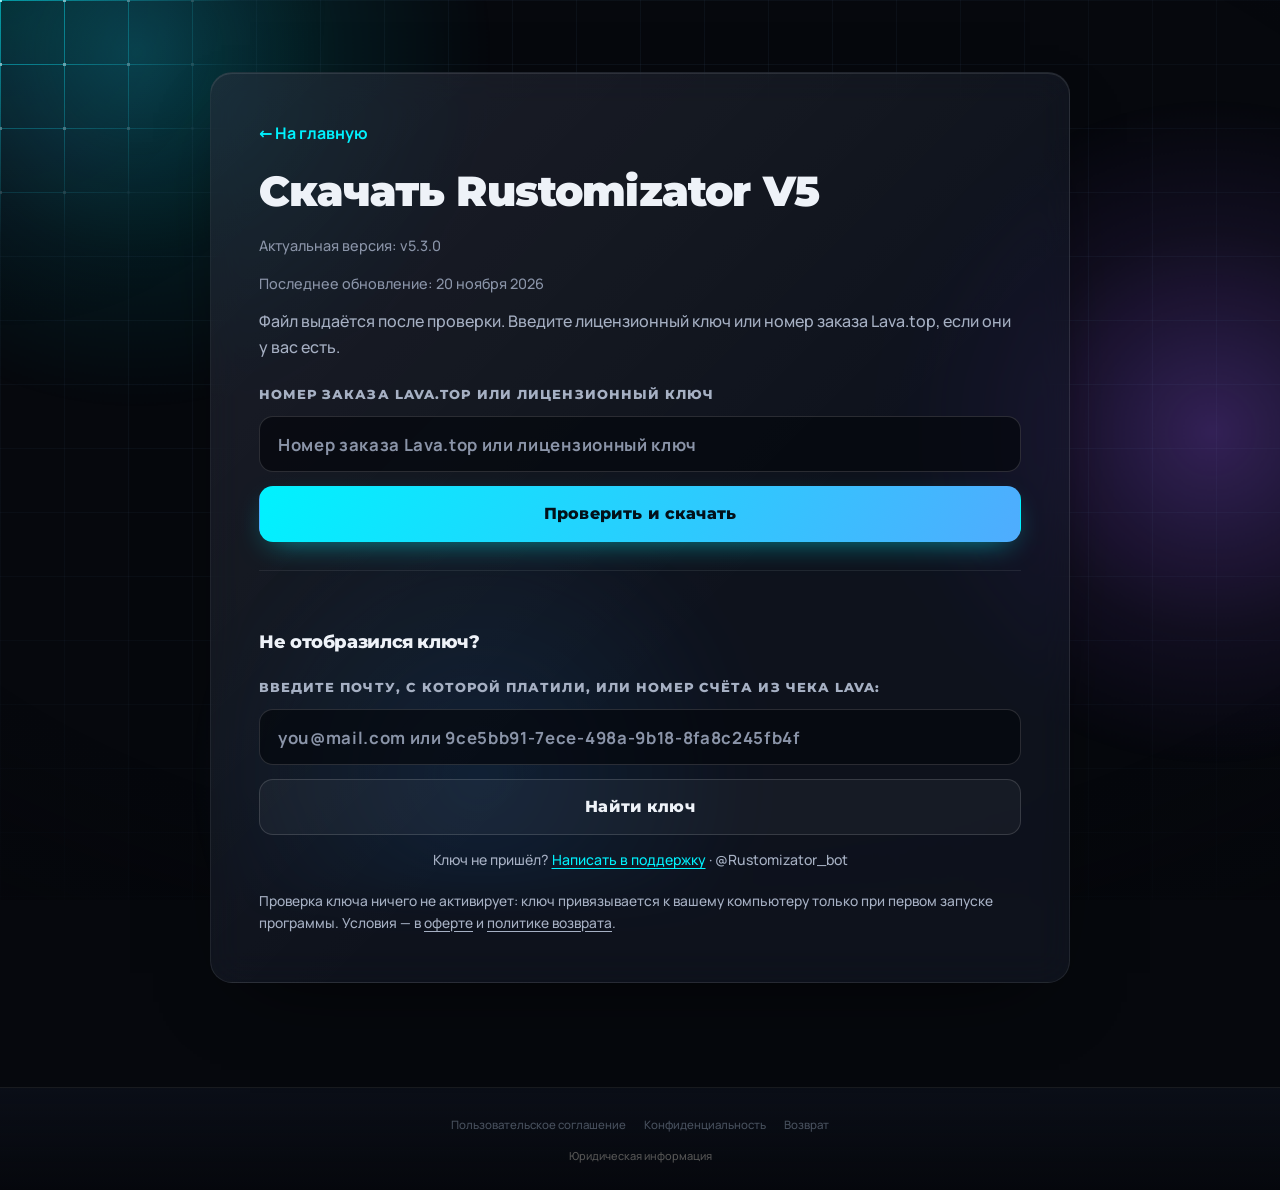
==== download.html @ 87969158 "site 88271b2" ====
<!doctype html>
<html lang="ru">
<head>
  <meta charset="utf-8">
  <script>if(location.hostname==="rustomizator.onrender.com")location.replace("https://rustomizator.com"+location.pathname+location.search+location.hash);</script>
  <meta name="viewport" content="width=device-width, initial-scale=1">
  <title>Скачать Rustomizator V5</title>
  <meta name="robots" content="noindex, nofollow, noarchive, nosnippet">
  <meta name="referrer" content="no-referrer">
  <meta name="theme-color" content="#06080D">
  <link rel="icon" href="assets/favicon.ico">
  <script>document.documentElement.classList.add('js');</script>
  <link rel="stylesheet" href="styles.css">
</head>
<body>
  <div class="bg" aria-hidden="true"><span class="neb neb-cyan"></span><span class="neb neb-violet"></span><span class="neb neb-blue"></span><div class="bg-grid"></div><canvas class="bg-fx"></canvas><span class="bg-vignette"></span></div>
  <main class="legal">
    <article class="legal-card glass">
      <a class="back" href="index.html">← На главную</a>
      <h1>Скачать Rustomizator V5</h1>
      <p class="meta">Актуальная версия: <span data-version>v5.3.0</span></p>
      <p class="meta" data-updated hidden></p>

      <!-- После оплаты Lava возвращает сюда (?session=…): страница ждёт подтверждения и показывает ключ без почты и номера заказа. -->
      <section class="dl-buy" id="dl-buy" aria-live="polite" hidden>
        <div class="dl-wait" id="dl-wait">
          <span class="dl-spin" aria-hidden="true"></span>
          <p class="dl-wait-title" id="dl-wait-title">Ждём подтверждение оплаты…</p>
          <p class="dl-hint" id="dl-wait-hint">Обычно это занимает несколько секунд. Не закрывайте страницу.</p>
        </div>
        <div class="dl-reveal" id="dl-reveal" hidden>
          <p class="dl-ok-head">
            <svg width="22" height="22" viewBox="0 0 24 24" fill="none" stroke="currentColor" stroke-width="3" stroke-linecap="round" stroke-linejoin="round" aria-hidden="true"><path d="M5 12.5l4.5 4.5L19 7.5"/></svg>
            Оплата прошла — ваш лицензионный ключ
          </p>
          <div class="dl-key-big" id="dl-big-key" aria-label="Лицензионный ключ"></div>
          <button class="btn btn-primary btn-lg btn-block" id="dl-big-copy" type="button">Скопировать ключ</button>
          <ol class="dl-steps">
            <li><b>Скачайте</b> программу кнопкой ниже.</li>
            <li><b>Запустите</b> Rustomizator от имени администратора.</li>
            <li><b>Вставьте ключ</b> при первом запуске: он привяжется к этому ПК, и с этого момента пойдёт срок.</li>
          </ol>
          <a class="btn btn-ghost btn-lg btn-block" id="dl-big-link" rel="noopener noreferrer" download>Скачать Rustomizator V5 (.exe)</a>
          <a class="btn btn-primary btn-lg btn-block" id="dl-big-tg" href="https://t.me/Rustomizator_bot" target="_blank" rel="noopener noreferrer" hidden>Получить ключ и файл в Telegram</a>
          <p class="dl-hint" id="dl-big-tg-hint" hidden>Бот пришлёт ключ, актуальную версию программы и пошаговую инструкцию — удобно, если страницу закроете.</p>
          <p class="dl-hint">Сохраните ключ. Страница запомнила ваш заказ: ключ можно открыть снова по этой же ссылке.</p>
          <p class="dl-hint">Вопросы по ключу — <a data-support-link href="https://t.me/Rustomizator_bot?start=support" target="_blank" rel="noopener">в поддержку</a>.</p>
        </div>
      </section>

      <div class="dl-manual" id="dl-manual">
      <p>Файл выдаётся после проверки. Введите лицензионный ключ или номер заказа Lava.top, если они у вас есть.</p>

      <form class="dl-form" id="dl-form" novalidate>
        <label class="dl-label" for="dl-key">Номер заказа Lava.top или лицензионный ключ</label>
        <input class="dl-input" id="dl-key" name="key" type="text" inputmode="text" autocomplete="off" autocapitalize="characters" spellcheck="false" maxlength="128" placeholder="Номер заказа Lava.top или лицензионный ключ" aria-describedby="dl-status">
        <button class="btn btn-primary btn-lg btn-block" id="dl-submit" type="submit">Проверить и скачать</button>
      </form>

      <p class="dl-status" id="dl-status" role="status" aria-live="polite" hidden></p>

      <div class="dl-ok" id="dl-ok" hidden>
        <p class="dl-ok-head">
          <svg width="22" height="22" viewBox="0 0 24 24" fill="none" stroke="currentColor" stroke-width="3" stroke-linecap="round" stroke-linejoin="round" aria-hidden="true"><path d="M5 12.5l4.5 4.5L19 7.5"/></svg>
          Ключ подтверждён
        </p>
        <div class="dl-key-box" id="dl-key-box" hidden>
          <p class="dl-key-label">Ваш лицензионный ключ:</p>
          <div class="dl-key-row">
            <code class="dl-key-value" id="dl-key-value"></code>
            <button class="btn btn-ghost" id="dl-key-copy" type="button">Скопировать ключ</button>
          </div>
          <p class="dl-hint">Сохраните ключ: он понадобится при первом запуске программы.</p>
        </div>
        <a class="btn btn-primary btn-lg btn-block" id="dl-link" rel="noopener noreferrer" download>Скачать Rustomizator V5 (.exe)</a>
        <p class="dl-hint">Скачивание начнётся само. Если этого не произошло, нажмите кнопку выше.</p>
      </div>

      </div>

      <section class="dl-recover" id="dl-recover" aria-labelledby="dl-recover-title">
        <h2 class="dl-recover-title" id="dl-recover-title">Не отобразился ключ?</h2>
        <form class="dl-form" id="dl-recover-form" novalidate>
          <label class="dl-label" for="dl-recover-input">Введите почту, с которой платили, или номер счёта из чека Lava:</label>
          <input class="dl-input" id="dl-recover-input" type="text" inputmode="email" autocomplete="email" spellcheck="false" maxlength="254" placeholder="you@mail.com или 9ce5bb91-7ece-498a-9b18-8fa8c245fb4f">
          <button class="btn btn-ghost btn-lg btn-block" id="dl-recover-submit" type="submit">Найти ключ</button>
        </form>
        <p class="dl-status" id="dl-recover-status" role="status" aria-live="polite" hidden></p>
        <p class="dl-help">Ключ не пришёл? <a data-support-link href="https://t.me/Rustomizator_bot?start=support" target="_blank" rel="noopener">Написать в поддержку</a> · <span class="mono">@Rustomizator_bot</span></p>
      </section>

      <p class="fine">Проверка ключа ничего не активирует: ключ привязывается к вашему компьютеру только при первом запуске программы. Условия — в <a href="legal/terms.html">оферте</a> и <a href="legal/refund.html">политике возврата</a>.</p>
    </article>
  </main>
  <footer class="footer footer-min">
    <nav class="wrap footer-legal" aria-label="Документы">
      <a href="legal/terms.html">Пользовательское соглашение</a>
      <a href="legal/privacy.html">Конфиденциальность</a>
      <a href="legal/refund.html">Возврат</a>
    </nav>
    <div class="wrap legal-info-row"><button type="button" class="legal-info-btn" data-legal-info>Юридическая информация</button></div>
  </footer>
  <script src="app.js" defer></script>
  <script src="legal-info.js" defer></script>
  <script src="download.js" defer></script>
</body>
</html>
---- styles.css ----
/* Rustomizator v4 — лендинг. Cyber dark + Liquid Glass.
   Токены — в :root. Постоянные анимации двигают transform/opacity (слои на GPU); интро — ещё и filter: blur. */

/* ---------- шрифты (локальные woff2) ---------- */
@font-face {
  font-family: "Montserrat";
  src: url("assets/fonts/montserrat-lat.woff2") format("woff2");
  font-weight: 800 900; font-display: swap;
  unicode-range: U+0000-00FF, U+0131, U+0152-0153, U+02BB-02BC, U+02C6, U+02DA, U+02DC, U+2000-206F, U+2074, U+20AC, U+2122, U+2191, U+2193, U+2212, U+2215, U+FEFF, U+FFFD;
}
@font-face {
  font-family: "Montserrat";
  src: url("assets/fonts/montserrat-cyr.woff2") format("woff2");
  font-weight: 800 900; font-display: swap;
  unicode-range: U+0301, U+0400-045F, U+0490-0491, U+04B0-04B1, U+2116;
}
@font-face {
  font-family: "Manrope";
  src: url("assets/fonts/manrope-lat.woff2") format("woff2");
  font-weight: 500 700; font-display: swap;
  unicode-range: U+0000-00FF, U+0131, U+0152-0153, U+02BB-02BC, U+02C6, U+02DA, U+02DC, U+2000-206F, U+2074, U+20AC, U+2122, U+2191, U+2193, U+2212, U+2215, U+FEFF, U+FFFD;
}
@font-face {
  font-family: "Manrope";
  src: url("assets/fonts/manrope-cyr.woff2") format("woff2");
  font-weight: 500 700; font-display: swap;
  unicode-range: U+0301, U+0400-045F, U+0490-0491, U+04B0-04B1, U+2116;
}

/* ---------- токены ---------- */
:root {
  --bg: #06080d;
  --graphite: #0e131f;
  --graphite-2: #141b2b;
  --cyan: #00f2fe;
  --uv: #4facfe;
  --violet: #9b5cff;
  --green: #00ff87;
  --red: #ff5c7a;
  --amber: #ffb547;

  --text: #eef2f8;
  --muted: #a6b0c3;
  --faint: #8a94a8;
  --ink-on-accent: #03111a;

  --line: rgba(255, 255, 255, 0.08);
  --line-2: rgba(255, 255, 255, 0.14);
  --glass-bg: linear-gradient(135deg, rgba(255, 255, 255, 0.07), rgba(255, 255, 255, 0.015) 60%), rgba(14, 19, 31, 0.58);
  --glass-hi: inset 0 1px 0 rgba(255, 255, 255, 0.1);
  --shadow: 0 30px 80px -40px rgba(0, 0, 0, 0.85);
  --glow-hover: 0 0 0 1px rgba(0, 242, 254, 0.18), 0 26px 70px -30px rgba(0, 242, 254, 0.55), 0 0 70px -24px rgba(155, 92, 255, 0.4);
  --accent-grad: linear-gradient(120deg, var(--cyan) 0%, var(--uv) 100%);

  --radius: 22px;
  --wrap: 1240px;
  --gutter: clamp(16px, 4vw, 32px);
  --cell: 64px;

  /* Физика: длинные мягкие выходы. */
  --ease-out: cubic-bezier(0.16, 1, 0.3, 1);
  --ease-spring: cubic-bezier(0.34, 1.56, 0.64, 1);
  --t-hover: transform 0.7s var(--ease-out), box-shadow 0.7s var(--ease-out), border-color 0.7s var(--ease-out);
  color-scheme: dark;
}

/* ---------- база ---------- */
*, *::before, *::after { box-sizing: border-box; }
html { scroll-behavior: smooth; -webkit-text-size-adjust: 100%; scroll-padding-top: 96px; }
body {
  margin: 0; min-height: 100vh; overflow-x: hidden;
  background: var(--bg); color: var(--text);
  font: 500 16px/1.6 "Manrope", "Segoe UI", system-ui, sans-serif;
  -webkit-font-smoothing: antialiased;
}
img, svg { display: block; max-width: 100%; }
img { height: auto; }
a { color: var(--cyan); text-underline-offset: 3px; }
h1, h2, h3, h4 { font-family: "Montserrat", "Segoe UI", sans-serif; font-weight: 900; line-height: 1.08; margin: 0 0 0.5em; letter-spacing: -0.02em; }
h3 { font-weight: 800; font-size: 1.22rem; letter-spacing: -0.01em; }
p { margin: 0 0 1em; }
:focus-visible { outline: 2px solid var(--cyan); outline-offset: 3px; border-radius: 8px; }
.skip { position: absolute; left: 12px; top: -60px; z-index: 100; padding: 10px 16px; border-radius: 10px; background: var(--graphite); color: var(--text); }
.skip:focus { top: 12px; }

.wrap { width: min(100% - var(--gutter) * 2, var(--wrap)); margin-inline: auto; }
.wrap-narrow { width: min(100% - var(--gutter) * 2, 880px); }
.fine { font-size: 0.86rem; color: var(--faint); margin: 18px 0 0; }
.fine a { color: var(--muted); }

/* ---------- фон: туманности, кибер-сетка, canvas с подсветкой и импульсами ---------- */
.bg { position: fixed; inset: 0; z-index: -1; overflow: hidden; pointer-events: none; }
.js .bg { opacity: 0; }
.is-ready .bg { opacity: 1; transition: opacity 1.4s var(--ease-out); }

.neb { position: absolute; display: block; border-radius: 50%; will-change: transform; }
.neb::before { content: ""; position: absolute; inset: 0; border-radius: 50%; animation: drift 26s ease-in-out infinite alternate; }
.neb-cyan { width: 60vmax; height: 60vmax; left: -22vmax; top: -26vmax; }
.neb-cyan::before { background: radial-gradient(circle, rgba(0, 242, 254, 0.24), rgba(0, 242, 254, 0.07) 38%, transparent 66%); }
.neb-violet { width: 56vmax; height: 56vmax; right: -24vmax; top: 2vh; }
.neb-violet::before { background: radial-gradient(circle, rgba(155, 92, 255, 0.3), rgba(155, 92, 255, 0.08) 40%, transparent 66%); animation-duration: 32s; animation-delay: -8s; }
.neb-blue { width: 50vmax; height: 50vmax; left: 16vw; top: 56vh; }
.neb-blue::before { background: radial-gradient(circle, rgba(79, 172, 254, 0.2), transparent 64%); animation-duration: 38s; animation-delay: -14s; }
.neb-violet-2 { width: 40vmax; height: 40vmax; left: -14vmax; bottom: -20vmax; }
.neb-violet-2::before { background: radial-gradient(circle, rgba(155, 92, 255, 0.2), transparent 64%); animation-duration: 30s; animation-delay: -20s; }
.js .neb { scale: 0.6; }
.is-ready .neb { scale: 1; transition: scale 2.4s var(--ease-out); }
@keyframes drift {
  0% { transform: translate3d(0, 0, 0) scale(1); }
  50% { transform: translate3d(5vmax, 3vmax, 0) scale(1.12); }
  100% { transform: translate3d(-3vmax, 6vmax, 0) scale(0.94); }
}

.bg-grid {
  position: absolute; left: 0; right: 0; top: calc(var(--cell) * -1); height: calc(100% + var(--cell) * 2);
  background-image:
    linear-gradient(rgba(140, 200, 255, 0.055) 1px, transparent 1px),
    linear-gradient(90deg, rgba(140, 200, 255, 0.055) 1px, transparent 1px);
  background-size: var(--cell) var(--cell);
  -webkit-mask-image: radial-gradient(ellipse 110% 85% at 50% 35%, #000 25%, rgba(0, 0, 0, 0.35) 70%, transparent 100%);
  mask-image: radial-gradient(ellipse 110% 85% at 50% 35%, #000 25%, rgba(0, 0, 0, 0.35) 70%, transparent 100%);
  will-change: transform;
}
.bg-fx { position: absolute; inset: 0; width: 100%; height: 100%; }
.bg-vignette { position: absolute; inset: 0; background: radial-gradient(ellipse 120% 100% at 50% 40%, transparent 55%, rgba(3, 4, 8, 0.7) 100%); }

/* ---------- стекло ---------- */
.glass, .glass-strong {
  position: relative;
  background: var(--glass-bg);
  border: 1px solid var(--line);
  border-radius: var(--radius);
  box-shadow: var(--glass-hi), var(--shadow);
  -webkit-backdrop-filter: blur(18px) saturate(160%);
  backdrop-filter: blur(18px) saturate(160%);
}
.glass-strong {
  -webkit-backdrop-filter: blur(24px) saturate(180%);
  backdrop-filter: blur(24px) saturate(180%);
  border-color: var(--line-2);
}

/* Слабая видеокарта (класс ставит app.js по пропущенным кадрам): без размытия под карточками, фон плотнее. */
.fx-lite .glass:not(.topbar-inner), .fx-lite .glass-strong:not(.star) {
  -webkit-backdrop-filter: none; backdrop-filter: none;
  background: linear-gradient(135deg, rgba(255, 255, 255, 0.06), rgba(255, 255, 255, 0.012) 60%), rgba(12, 16, 27, 0.9);
}
/* Касание (телефон, планшет) или ?fx=noblur: размытие под стеклом пересчитывается на GPU каждый кадр — отключаем, карточки остаются тёмными стеклом. */
.fx-noblur .glass, .fx-noblur .glass-strong, .fx-noblur .topbar-inner {
  -webkit-backdrop-filter: none; backdrop-filter: none;
  background: linear-gradient(135deg, rgba(255, 255, 255, 0.06), rgba(255, 255, 255, 0.012) 60%), rgba(12, 16, 27, 0.92);
}
.fx-noblur .star { background: transparent; }
.fx-noblur .topbar-inner { background: rgba(12, 16, 27, 0.97); }
/* ?fx=nocanvas (и касание): полноэкранный canvas с подсветкой сетки не рисуется, остаются CSS-сетка и туманности. */
.fx-nocanvas .bg-fx { display: none; }
/* ?fx=noanim: декоративные бесконечные анимации выключены (для диагностики). */
.fx-noanim *, .fx-noanim *::before, .fx-noanim *::after { animation: none !important; }

/* ---------- телефоны и планшеты: касание или экран до 1024 px ----------
   Только облегчение GPU: размытие под стеклом снято, фон статичный, нижние секции не держатся в памяти вне экрана.
   Геометрия, границы, скругления, шрифты и неон не меняются. ПК (мышь, шире 1024 px) сюда не попадает. */
@media (pointer: coarse), (max-width: 1024px) {
  .glass, .glass-strong {
    -webkit-backdrop-filter: none; backdrop-filter: none;
    background: linear-gradient(135deg, rgba(255, 255, 255, 0.06), rgba(255, 255, 255, 0.012) 60%), rgba(13, 17, 24, 0.95);
  }
  .star { background: transparent; }
  .pay::backdrop { -webkit-backdrop-filter: none; backdrop-filter: none; background: rgba(3, 5, 10, 0.88); }
  .bg-fx { display: none; }
  .neb, .bg-grid { will-change: auto; }
  .neb::before { animation: none; }
  /* Оценка высоты — по замерам реальных секций, чтобы полоса прокрутки не прыгала; после показа браузер помнит настоящую (auto). */
  #modules, #safety, #after, #faq, .footer { content-visibility: auto; overflow-clip-margin: 64px; }
  #modules { contain-intrinsic-size: auto 5200px; }
  #safety { contain-intrinsic-size: auto 900px; }
  #after { contain-intrinsic-size: auto 760px; }
  #faq { contain-intrinsic-size: auto 740px; }
  .footer { contain-intrinsic-size: auto 380px; }
}
/* Ширина до 700 px — всегда внутри блока выше (max-width: 1024px), поэтому ПК это не затрагивает. */
@media (max-width: 700px) {
  #modules { contain-intrinsic-size: auto 7000px; }
  #safety { contain-intrinsic-size: auto 1300px; }
  #after { contain-intrinsic-size: auto 1050px; }
  #faq { contain-intrinsic-size: auto 820px; }
  .footer { contain-intrinsic-size: auto 640px; }
}

/* Спотлайт: подсветка границы под курсором (позиция — из app.js). */
[data-spotlight] .glass::before {
  content: ""; position: absolute; inset: 0; border-radius: inherit; padding: 1px; pointer-events: none;
  background: radial-gradient(380px circle at var(--mx, -500px) var(--my, -500px), rgba(0, 242, 254, 0.85), rgba(155, 92, 255, 0.4) 35%, transparent 65%);
  -webkit-mask: linear-gradient(#000 0 0) content-box, linear-gradient(#000 0 0);
  -webkit-mask-composite: xor;
  mask-composite: exclude;
  opacity: 0; transition: opacity 0.5s var(--ease-out);
}
[data-spotlight] .glass::after {
  content: ""; position: absolute; inset: 0; border-radius: inherit; pointer-events: none;
  background: radial-gradient(520px circle at var(--mx, -500px) var(--my, -500px), rgba(0, 242, 254, 0.08), transparent 45%);
  opacity: 0; transition: opacity 0.5s var(--ease-out);
}
[data-spotlight].is-lit .glass::before,
[data-spotlight].is-lit .glass::after { opacity: 1; }

/* Глубокий ховер: подъём на 6 px и неоновая рамка. Плитки bento поднимает app.js (вместе с наклоном). */
.tile { --t-hover: box-shadow 0.7s var(--ease-out), border-color 0.7s var(--ease-out); }
.plan, .pane, .facts, .more-shot { transition: var(--t-hover); }
@media (hover: hover) {
  .plan:hover, .pane:hover, .facts:hover, .more-shot:hover { transform: translate3d(0, -6px, 0); }
  .tile:hover, .plan:hover, .pane:hover, .facts:hover, .more-shot:hover {
    border-color: rgba(0, 242, 254, 0.34);
    box-shadow: var(--glass-hi), var(--glow-hover), var(--shadow);
  }
}

/* ---------- кнопки ---------- */
.btn {
  position: relative; display: inline-flex; align-items: center; justify-content: center; gap: 8px;
  min-height: 48px; padding: 0 24px; border-radius: 14px; border: 1px solid transparent;
  font: 800 0.95rem/1 "Montserrat", sans-serif; letter-spacing: 0.01em;
  text-decoration: none; cursor: pointer; isolation: isolate;
  transition: transform 0.5s var(--ease-out), border-color 0.5s var(--ease-out), background-color 0.5s var(--ease-out);
}
.btn:hover { transform: translateY(-3px); }
.btn:active { transform: translateY(0) scale(0.97); transition-duration: 0.15s; }
.btn-sm { min-height: 40px; padding: 0 16px; font-size: 0.85rem; border-radius: 12px; }
.btn-lg { min-height: 56px; padding: 0 28px; font-size: 1rem; }
.btn-primary { color: var(--ink-on-accent); background: var(--accent-grad); box-shadow: 0 10px 30px -12px rgba(0, 242, 254, 0.6); }
/* Неон на hover — отдельным слоем (меняется только opacity), блик — пробегает по кнопке. */
.btn-primary::after {
  content: ""; position: absolute; inset: 0; z-index: -1; border-radius: inherit;
  box-shadow: 0 0 0 1px rgba(0, 242, 254, 0.5), 0 14px 48px -6px rgba(0, 242, 254, 0.8), 0 0 60px -10px rgba(155, 92, 255, 0.55);
  opacity: 0; transition: opacity 0.5s var(--ease-out);
}
.btn-primary::before {
  content: ""; position: absolute; inset: 0; border-radius: inherit; pointer-events: none;
  background: linear-gradient(100deg, transparent 30%, rgba(255, 255, 255, 0.55) 50%, transparent 70%) no-repeat;
  background-size: 250% 100%; background-position: 160% 0;
  transition: background-position 0.9s var(--ease-out);
}
.btn-primary:hover::after, .btn-primary:focus-visible::after { opacity: 1; }
.btn-primary:hover::before { background-position: -60% 0; }
.btn-ghost { color: var(--text); background: rgba(255, 255, 255, 0.04); border-color: var(--line-2); }
.btn-ghost:hover { border-color: rgba(0, 242, 254, 0.5); background: rgba(0, 242, 254, 0.06); }
.btn[aria-disabled="true"] { opacity: 0.75; cursor: not-allowed; transform: none; filter: saturate(0.4); }
.btn-block { width: 100%; }
.lbl-short { display: none; }

/* ---------- шапка ---------- */
.topbar { position: sticky; top: 12px; z-index: 50; padding-inline: var(--gutter); }
.topbar-inner {
  max-width: var(--wrap); margin: 12px auto 0;
  display: flex; align-items: center; gap: 16px;
  padding: 8px 8px 8px 16px; border-radius: 18px;
}
.js .topbar-inner { opacity: 0; translate: 0 -24px; }
.is-ready .topbar-inner { opacity: 1; translate: 0 0; transition: opacity 0.8s var(--ease-out) 0.1s, translate 0.9s var(--ease-out) 0.1s; }
.brand { display: inline-flex; align-items: center; gap: 10px; text-decoration: none; color: var(--text); }
.brand-name { font: 900 1rem "Montserrat", sans-serif; letter-spacing: 0.02em; }
.brand-ver { font: 800 0.72rem "Montserrat", sans-serif; color: var(--muted); border: 1px solid var(--line-2); border-radius: 8px; padding: 3px 7px; }
.topnav { display: flex; gap: 2px; margin-left: auto; }
.topnav a { color: var(--muted); text-decoration: none; font-weight: 600; font-size: 0.92rem; padding: 9px 12px; border-radius: 10px; transition: color 0.4s var(--ease-out), background-color 0.4s var(--ease-out); }
.topnav a:hover { color: var(--text); background: rgba(255, 255, 255, 0.06); }

/* ---------- HERO ---------- */
.hero { position: relative; padding: clamp(40px, 7vw, 96px) 0 clamp(24px, 4vw, 48px); }
.hero-grid { display: grid; grid-template-columns: minmax(0, 0.95fr) minmax(0, 1.1fr); gap: clamp(28px, 4vw, 64px); align-items: center; }
.hero h1 { font-size: clamp(2.3rem, 4.3vw, 4.1rem); }
.accent-text {
  background: linear-gradient(100deg, var(--cyan), var(--uv) 45%, var(--violet) 75%, var(--green));
  background-size: 200% 100%;
  -webkit-background-clip: text; background-clip: text; color: transparent;
  animation: accentFlow 6s ease-in-out infinite alternate;
}
@keyframes accentFlow { from { background-position: 0% 0; } to { background-position: 100% 0; } }
.hero-sub { font-size: clamp(1.02rem, 1.5vw, 1.18rem); color: var(--muted); max-width: 560px; }
.hero-actions { display: flex; flex-wrap: wrap; gap: 12px; margin: 30px 0 28px; }
.hero-facts { list-style: none; margin: 0; padding: 0; display: flex; flex-wrap: wrap; gap: 10px; }
.hero-facts li {
  font-size: 0.88rem; color: var(--muted); padding: 7px 12px; border-radius: 999px;
  border: 1px solid var(--line); background: rgba(255, 255, 255, 0.03);
}
.hero-facts b { font-family: "Montserrat", sans-serif; font-weight: 900; color: var(--text); margin-right: 3px; }

.hero-kicker {
  display: inline-flex; align-items: center; gap: 10px; margin: 0 0 22px; padding: 7px 14px 7px 11px; border-radius: 999px;
  font: 800 0.78rem "Montserrat", sans-serif; letter-spacing: 0.05em; color: #c4f8ff;
  background: linear-gradient(90deg, rgba(0, 242, 254, 0.14), rgba(155, 92, 255, 0.14));
  border: 1px solid rgba(0, 242, 254, 0.3); box-shadow: 0 0 26px -8px rgba(0, 242, 254, 0.6);
}
.kdot { position: relative; width: 8px; height: 8px; border-radius: 50%; background: var(--cyan); box-shadow: 0 0 10px var(--cyan); }
.kdot::after { content: ""; position: absolute; inset: 0; border-radius: 50%; background: var(--cyan); animation: ping 1.8s var(--ease-out) infinite; }

/* Интро: слова заголовка и блоки оффера выплывают снизу из размытия, по очереди (задержки — из app.js). */
.hero h1 .w, .hero h1 .w-in { display: inline-block; }
.js .intro { opacity: 0; translate: 0 28px; filter: blur(8px); }
.is-ready .intro {
  opacity: 1; translate: 0 0; filter: none;
  transition: opacity 0.8s var(--ease-out) var(--intro-d, 0ms), translate 0.9s var(--ease-out) var(--intro-d, 0ms), filter 0.8s var(--ease-out) var(--intro-d, 0ms);
}

/* Лучи (как свет за стеклом): разлетаются из точки за окном, потом медленно дышат. */
.hero-fx {
  position: absolute; left: 0; right: 0; top: -150px; bottom: -140px; z-index: -1; pointer-events: none; overflow: hidden;
  -webkit-mask-image: linear-gradient(180deg, #000 62%, transparent);
  mask-image: linear-gradient(180deg, #000 62%, transparent);
}
.rays { position: absolute; left: 70%; top: 46%; width: 0; height: 0; }
.rays i {
  position: absolute; left: 0; top: 0; width: var(--l); height: var(--h);
  margin: calc(var(--h) / -2) 0 0 calc(var(--l) / -2);
  transform: rotate(-33deg) translate3d(0, var(--y), 0);
}
.rays i::before {
  content: ""; position: absolute; inset: 0; border-radius: 50%;
  background: radial-gradient(closest-side, var(--c), transparent);
  opacity: 0; scale: 0.06 1;
}
.is-ready .rays { animation: raysDrift 14s ease-in-out 2.3s infinite alternate; }
.is-ready .rays i::before { animation: rayIn 2.2s var(--ease-out) var(--d) forwards; }
@keyframes rayIn {
  0% { opacity: 0; scale: 0.06 1; }
  35% { opacity: 1; }
  100% { opacity: var(--o); scale: 1 1; }
}
@keyframes raysDrift {
  0% { translate: 0 0; rotate: 0deg; opacity: 1; }
  100% { translate: -50px 30px; rotate: 4deg; opacity: 0.7; }
}
.hero-flare {
  position: absolute; left: 70%; top: 46%; width: 640px; height: 640px; margin: -320px 0 0 -320px; border-radius: 50%;
  background: radial-gradient(circle, rgba(190, 245, 255, 0.36), rgba(0, 242, 254, 0.14) 28%, rgba(155, 92, 255, 0.08) 48%, transparent 68%);
  opacity: 0; scale: 0.3;
}
.is-ready .hero-flare { animation: flareIn 2.2s var(--ease-out) 0.1s forwards, flarePulse 5s ease-in-out 2.4s infinite alternate; }
@keyframes flareIn {
  0% { opacity: 0; scale: 0.3; }
  30% { opacity: 1; scale: 1.08; }
  100% { opacity: 0.62; scale: 1; }
}
@keyframes flarePulse { from { opacity: 0.62; } to { opacity: 0.38; } }

/* ---------- живое 3D-окно ---------- */
.hero-stage { position: relative; perspective: 1400px; }
.stage-glow {
  position: absolute; left: 2%; right: 2%; top: 26%; bottom: -8%; border-radius: 50%; pointer-events: none;
  background: radial-gradient(closest-side, rgba(0, 242, 254, 0.36), rgba(79, 172, 254, 0.15) 45%, rgba(155, 92, 255, 0.08) 70%, transparent);
  opacity: 0; scale: 0.6;
}
.is-ready .stage-glow { animation: glowIn 1.8s var(--ease-out) 0.5s forwards, glowPulse 4.5s ease-in-out 2.4s infinite alternate; }
@keyframes glowIn { to { opacity: 1; scale: 1; } }
@keyframes glowPulse { from { opacity: 1; } to { opacity: 0.55; } }

.aw-float { position: relative; perspective: 1200px; animation: float 7s ease-in-out infinite; }
.js .aw-float { opacity: 0; translate: 0 90px; rotate: x 28deg; scale: 0.9; }
.is-ready .aw-float {
  opacity: 1; translate: 0 0; rotate: x 0deg; scale: 1;
  transition: opacity 1s var(--ease-out) 0.3s, translate 1.6s var(--ease-out) 0.3s, rotate 1.7s var(--ease-out) 0.3s, scale 1.6s var(--ease-out) 0.3s;
}
@keyframes float {
  0%, 100% { transform: translate3d(0, 0, 0); }
  50% { transform: translate3d(0, -10px, 0); }
}

.app-window {
  position: relative; border-radius: 18px; overflow: hidden;
  transform: rotateX(6deg) rotateY(-12deg); will-change: transform;
  container-type: inline-size;
  background: linear-gradient(160deg, rgba(22, 30, 48, 0.95), rgba(8, 11, 19, 0.97));
  box-shadow: inset 0 1px 0 rgba(255, 255, 255, 0.12), 0 50px 120px -40px rgba(0, 0, 0, 0.9), 0 0 90px -30px rgba(0, 242, 254, 0.5);
}
/* Градиентная грань окна. */
.app-window::before {
  content: ""; position: absolute; inset: 0; z-index: 6; border-radius: inherit; padding: 1px; pointer-events: none;
  background: linear-gradient(140deg, rgba(0, 242, 254, 0.65), rgba(255, 255, 255, 0.08) 30%, rgba(155, 92, 255, 0.5) 72%, rgba(0, 242, 254, 0.3));
  -webkit-mask: linear-gradient(#000 0 0) content-box, linear-gradient(#000 0 0);
  -webkit-mask-composite: xor;
  mask-composite: exclude;
}
/* Блик на стекле: пятно идёт за курсором, полоса отражения — за наклоном, вспышка пробегает при появлении. */
.aw-glare { position: absolute; inset: 0; z-index: 5; overflow: hidden; border-radius: inherit; pointer-events: none; }
.aw-glare i {
  position: absolute; left: -50%; top: -50%; width: 200%; height: 200%;
  background: radial-gradient(circle at center, rgba(255, 255, 255, 0.2), rgba(190, 240, 255, 0.07) 16%, transparent 34%);
  opacity: 0; will-change: transform, opacity;
}
.aw-glare b {
  position: absolute; top: -20%; bottom: -20%; left: 10%; width: 60%;
  background: linear-gradient(105deg, transparent 30%, rgba(255, 255, 255, 0.07) 48%, rgba(255, 255, 255, 0.02) 56%, transparent 70%);
  will-change: transform;
}
.aw-sweep {
  position: absolute; top: -30%; bottom: -30%; left: 0; width: 45%;
  background: linear-gradient(100deg, transparent, rgba(160, 240, 255, 0.24) 50%, transparent);
  translate: -120% 0;
}
.is-ready .aw-sweep { animation: sweep 1.5s var(--ease-out) 1.3s forwards; }
@keyframes sweep { from { translate: -120% 0; } to { translate: 260% 0; } }

.aw-titlebar { position: relative; display: flex; align-items: center; gap: 8px; padding: 10px 14px; border-bottom: 1px solid var(--line); }
.aw-title { font: 900 0.72rem "Montserrat", sans-serif; letter-spacing: 0.16em; }
.aw-chip { font: 800 0.69rem "Montserrat", sans-serif; color: var(--muted); border: 1px solid var(--line-2); border-radius: 6px; padding: 3px 8px; }
.aw-win { margin-left: auto; display: flex; gap: 6px; }
.aw-win i { width: 9px; height: 9px; border-radius: 50%; background: rgba(255, 255, 255, 0.16); }

.aw-body { display: grid; grid-template-columns: minmax(0, 1fr); }
.aw-side { display: none; flex-direction: column; gap: 4px; padding: 12px 10px; border-right: 1px solid var(--line); }
.aw-side span { font-size: 0.75rem; font-weight: 700; color: var(--faint); padding: 7px 10px; border-radius: 9px; }
.aw-side .is-active { color: var(--text); background: rgba(79, 172, 254, 0.12); box-shadow: inset 2px 0 0 var(--uv); }
.aw-side-timer { margin-top: auto; display: flex; flex-direction: column; border: 1px solid var(--line); }
.aw-side-timer small { font-size: 0.69rem; text-transform: uppercase; letter-spacing: 0.1em; }
.aw-side-timer b { font: 900 0.85rem "Montserrat", sans-serif; color: var(--text); }
.aw-main { display: grid; grid-template-columns: minmax(0, 1fr); gap: 10px; padding: 12px; align-items: stretch; }
.aw-card { border: 1px solid var(--line); border-radius: 14px; background: rgba(255, 255, 255, 0.025); padding: 14px; min-width: 0; }
.aw-label { font: 900 0.69rem "Montserrat", sans-serif; letter-spacing: 0.14em; text-transform: uppercase; color: var(--muted); }

/* Готовность: дуга с градиентом, засечки, светящаяся точка, вспышка при «зелёном» статусе. */
.aw-ready { display: grid; grid-template-columns: 116px minmax(0, 1fr); gap: 16px; align-items: center; }
.aw-gauge { position: relative; width: 116px; aspect-ratio: 1; --g-from: #ff5252; --g-to: #ff9100; }
.aw-gauge svg { width: 100%; height: 100%; overflow: visible; }
.g-s0 { stop-color: var(--g-from); transition: stop-color 0.7s ease; }
.g-s1 { stop-color: var(--g-to); transition: stop-color 0.7s ease; }
.g-h0 { stop-color: var(--g-from); stop-opacity: 0.18; transition: stop-color 0.7s ease; }
.g-h1 { stop-color: var(--g-from); stop-opacity: 0; }
.g-halo { fill: url(#g-halo); }
.g-ticks line { stroke: #fff; stroke-linecap: round; stroke-width: 0.8; stroke-opacity: 0.04; transition: stroke-opacity 0.5s ease var(--td, 0ms); }
.g-ticks line.major { stroke-width: 1.2; }
.aw-gauge.is-ignited .g-ticks line { stroke-opacity: 0.14; }
.aw-gauge.is-ignited .g-ticks line.major { stroke-opacity: 0.34; }
.g-track { fill: none; stroke: rgba(255, 255, 255, 0.07); stroke-width: 8; stroke-linecap: round; }
.g-fill, .g-glow { fill: none; stroke: url(#g-grad); stroke-linecap: round; stroke-dasharray: 0 100; }
.g-fill { stroke-width: 8; }
.g-glow { stroke-width: 15; opacity: 0.4; filter: blur(5px); }
.aw-gauge.is-lit .g-glow { animation: neonPulse 2.4s ease-in-out infinite; }
@keyframes neonPulse { 0%, 100% { opacity: 0.32; } 50% { opacity: 0.9; } }
.g-dot { fill: #fff; filter: drop-shadow(0 0 3px var(--g-to)) drop-shadow(0 0 8px var(--g-to)); opacity: 0; transition: opacity 0.4s ease; }
.aw-gauge.is-ignited .g-dot { opacity: 1; }
.aw-gauge::after {
  content: ""; position: absolute; inset: 4%; border-radius: 50%; pointer-events: none;
  box-shadow: 0 0 0 2px var(--g-to), 0 0 34px 4px var(--g-to); opacity: 0;
}
.aw-gauge.is-burst::after { animation: burst 1.3s var(--ease-out); }
@keyframes burst { 0% { opacity: 0.9; scale: 0.72; } 100% { opacity: 0; scale: 1.5; } }
.aw-score { position: absolute; inset: 0; display: grid; place-content: center; text-align: center; }
.aw-score b {
  font: 900 2.25rem/1 "Montserrat", sans-serif; letter-spacing: -0.04em; font-variant-numeric: tabular-nums;
  text-shadow: 0 0 26px color-mix(in srgb, var(--g-from) 60%, transparent);
}
.aw-score small { font: 800 0.69rem "Montserrat", sans-serif; color: var(--faint); letter-spacing: 0.12em; text-transform: uppercase; margin-top: 4px; }
.aw-badge { display: inline-block; font-size: 0.72rem; font-weight: 700; color: var(--uv); border: 1px solid rgba(79, 172, 254, 0.35); border-radius: 7px; padding: 4px 10px; }
.aw-status { font: 900 0.98rem/1.2 "Montserrat", sans-serif; margin: 8px 0 10px; min-height: 2.4em; transition: opacity 0.35s var(--ease-out), translate 0.35s var(--ease-out); }
.aw-status.is-swapping { opacity: 0; translate: 0 6px; }
.aw-cta {
  position: relative; overflow: hidden; width: 100%; border: 0; cursor: pointer; border-radius: 10px; padding: 10px 12px;
  font: 900 0.8rem "Montserrat", sans-serif; color: #fff;
  background: linear-gradient(120deg, #00c6ff, #0a6cff 55%, #3b3bff);
  box-shadow: 0 8px 26px -10px rgba(0, 160, 255, 0.95), inset 0 1px 0 rgba(255, 255, 255, 0.25);
  transition: transform 0.4s var(--ease-out), box-shadow 0.4s var(--ease-out), background-color 0.4s;
}
.aw-cta::after {
  content: ""; position: absolute; top: 0; bottom: 0; left: 0; width: 40%; pointer-events: none;
  background: linear-gradient(100deg, transparent, rgba(255, 255, 255, 0.38), transparent);
  translate: -120% 0; animation: ctaShine 3.4s ease-in-out 2.6s infinite;
}
@keyframes ctaShine { 0% { translate: -120% 0; } 45%, 100% { translate: 320% 0; } }
.aw-cta span { position: relative; white-space: nowrap; }
.aw-cta:hover { transform: translateY(-1px) scale(1.02); box-shadow: 0 10px 34px -8px rgba(0, 180, 255, 1), inset 0 1px 0 rgba(255, 255, 255, 0.3); }
.aw-cta:active, .aw-cta.is-pressed { transform: scale(0.96); transition-duration: 0.12s; }
.aw-cta.is-done { background: rgba(0, 255, 135, 0.1); color: var(--green); box-shadow: inset 0 0 0 1px rgba(0, 255, 135, 0.35); }
.aw-cta.is-done::after { display: none; }
.aw-note { font-size: 0.72rem; color: var(--faint); margin: 8px 0 0; line-height: 1.4; }

/* Категории: тумблеры кликабельны, шкала готовности пересчитывается. */
.aw-cats { display: flex; flex-direction: column; gap: 10px; }
.aw-cats-head { display: flex; justify-content: space-between; align-items: baseline; gap: 8px; }
.aw-count { font-size: 0.72rem; color: var(--faint); white-space: nowrap; }
.aw-count b { font: 900 0.9rem "Montserrat", sans-serif; color: var(--text); font-variant-numeric: tabular-nums; }
.aw-toggles { list-style: none; margin: 0; padding: 0; display: grid; gap: 6px; }
.aw-toggles li {
  display: grid; grid-template-columns: minmax(0, 1fr) auto auto; align-items: center; gap: 10px;
  padding: 6px 7px 6px 10px; border-radius: 10px; border: 1px solid var(--line); background: rgba(255, 255, 255, 0.02);
  cursor: pointer; user-select: none;
  transition: border-color 0.5s var(--ease-out), background-color 0.5s var(--ease-out);
}
.aw-toggles li:hover { border-color: rgba(0, 242, 254, 0.3); }
.aw-toggles li.is-on { border-color: rgba(0, 242, 254, 0.26); background: rgba(0, 242, 254, 0.06); }
.aw-toggles li > span { font-size: 0.78rem; font-weight: 600; color: var(--muted); white-space: nowrap; overflow: hidden; text-overflow: ellipsis; transition: color 0.4s; }
.aw-toggles li.is-on > span { color: var(--text); }
.aw-toggles small { font: 800 0.72rem "Montserrat", sans-serif; color: var(--faint); font-variant-numeric: tabular-nums; }
.sw {
  position: relative; flex: none; width: 36px; height: 20px; padding: 0; border-radius: 99px; cursor: pointer;
  border: 1px solid var(--line-2); background: rgba(255, 255, 255, 0.08);
  transition: box-shadow 0.45s var(--ease-out), border-color 0.45s var(--ease-out);
}
.sw::before { content: ""; position: absolute; inset: -1px; border-radius: inherit; background: linear-gradient(90deg, #00e676, #00c6ff); opacity: 0; transition: opacity 0.4s var(--ease-out); }
.sw::after {
  content: ""; position: absolute; top: 2px; left: 2px; width: 14px; height: 14px; border-radius: 50%;
  background: #c3cbdb; box-shadow: 0 1px 3px rgba(0, 0, 0, 0.45);
  transition: translate 0.5s var(--ease-spring), background-color 0.3s;
}
.sw[aria-checked="true"] { border-color: transparent; box-shadow: 0 0 16px -2px rgba(0, 230, 255, 0.65); }
.sw[aria-checked="true"]::before { opacity: 1; }
.sw[aria-checked="true"]::after { translate: 16px 0; background: #fff; }
.sw:focus-visible { outline: 2px solid var(--cyan); outline-offset: 2px; }

/* Таймер: неон «включается» с мерцанием, дальше дышит; бегущий блик по шкале. */
.aw-timer { display: flex; flex-direction: column; gap: 8px; justify-content: center; }
.aw-big {
  position: relative; display: inline-block; align-self: flex-start;
  font: 900 2rem/1 "Montserrat", sans-serif; letter-spacing: -0.03em; color: #eafdff;
  text-shadow: 0 0 16px rgba(0, 242, 254, 0.35);
}
.aw-big::after { content: attr(data-text); position: absolute; left: 0; top: 0; color: var(--cyan); filter: blur(8px); opacity: 0; pointer-events: none; }
.aw-big small { font-size: 0.75rem; color: var(--faint); text-shadow: none; }
.js .aw-timer:not(.is-on) .aw-big { opacity: 0.12; }
.aw-timer.is-on .aw-big::after { animation: glowBreath 2.8s ease-in-out infinite; }
.aw-timer.is-igniting .aw-big { animation: neonOn 1.1s linear both; }
.aw-timer.is-glitch .aw-big { animation: glitch 0.24s linear both; }
@keyframes glowBreath { 0%, 100% { opacity: 0.45; } 50% { opacity: 0.95; } }
@keyframes neonOn {
  0% { opacity: 0.08; } 10% { opacity: 0.9; } 14% { opacity: 0.15; } 22% { opacity: 1; }
  26% { opacity: 0.3; } 34% { opacity: 1; } 100% { opacity: 1; }
}
@keyframes glitch { 0% { opacity: 0.5; } 40% { opacity: 1; } 70% { opacity: 0.7; } 100% { opacity: 1; } }
.aw-ok {
  display: inline-flex; align-items: center; gap: 7px; align-self: flex-start;
  font-size: 0.72rem; font-weight: 700; color: var(--green); background: rgba(0, 255, 135, 0.1);
  border: 1px solid rgba(0, 255, 135, 0.3); border-radius: 7px; padding: 4px 10px;
  transition: opacity 0.6s var(--ease-out);
}
.js .aw-timer:not(.is-on) .aw-ok { opacity: 0.25; }
.pulse { position: relative; width: 7px; height: 7px; border-radius: 50%; background: var(--green); box-shadow: 0 0 8px var(--green); }
.pulse::after { content: ""; position: absolute; inset: 0; border-radius: 50%; background: var(--green); animation: ping 1.6s var(--ease-out) infinite; }
@keyframes ping { from { opacity: 0.75; scale: 1; } to { opacity: 0; scale: 3.2; } }
.aw-bar { position: relative; height: 5px; border-radius: 9px; background: rgba(255, 255, 255, 0.07); overflow: hidden; margin-top: 4px; }
.aw-bar i { display: block; height: 100%; background: linear-gradient(90deg, #00e676, #00f2fe); box-shadow: 0 0 12px rgba(0, 255, 135, 0.7); transform-origin: left; transition: transform 1.6s var(--ease-out); }
.js .aw-timer:not(.is-on) .aw-bar i { transform: scaleX(0); }
.aw-bar::after {
  content: ""; position: absolute; top: 0; bottom: 0; left: 0; width: 30%;
  background: linear-gradient(90deg, transparent, rgba(255, 255, 255, 0.75), transparent); translate: -110% 0;
}
.aw-timer.is-on .aw-bar::after { animation: shimmer 2.8s ease-in-out 1.6s infinite; }
@keyframes shimmer { 0% { translate: -110% 0; } 55%, 100% { translate: 360% 0; } }
.aw-scale { display: flex; justify-content: space-between; color: var(--faint); }
.aw-scale small { font-size: 0.69rem; }

/* Раскладка окна — по его собственной ширине. */
@container (min-width: 500px) {
  .aw-main { grid-template-columns: minmax(0, 1.45fr) minmax(0, 1fr); }
  .aw-ready { grid-column: 1 / -1; }
}
@container (min-width: 780px) {
  .aw-body { grid-template-columns: 140px minmax(0, 1fr); }
  .aw-side { display: flex; }
}
@container (max-width: 499px) {
  .aw-timer { display: grid; grid-template-columns: auto minmax(0, 1fr); align-items: center; column-gap: 14px; row-gap: 8px; }
  .aw-timer .aw-label, .aw-timer .aw-bar, .aw-timer .aw-scale { grid-column: 1 / -1; }
  .aw-timer .aw-ok { justify-self: start; align-self: center; }
}
@container (max-width: 380px) {
  .aw-ready { grid-template-columns: 92px minmax(0, 1fr); gap: 12px; }
  .aw-gauge { width: 92px; }
  .aw-score b { font-size: 1.75rem; }
  .aw-status { font-size: 0.9rem; }
}
.stage-cap { font-size: 0.84rem; color: var(--faint); text-align: center; margin: 22px 0 0; }

/* ---------- секции ---------- */
.section { padding: clamp(64px, 9vw, 128px) 0 0; }
.section-head { max-width: 720px; margin-bottom: clamp(28px, 4vw, 44px); }
.section-head h2 { font-size: clamp(1.9rem, 3.8vw, 3rem); }
.section-head p { color: var(--muted); font-size: 1.05rem; }

/* ---------- до / после ---------- */
.compare-layout { display: grid; grid-template-columns: minmax(0, 1fr) 300px; gap: 18px; align-items: stretch; }
.compare { padding: 50px 10px 10px; overflow: hidden; user-select: none; touch-action: pan-y; --pos: 50%; align-self: center; }
.cmp-over { position: absolute; inset: 50px 10px 10px; clip-path: inset(0 calc(100% - var(--pos)) 0 0 round 14px); }
.cmp-over .cmp-scene { height: 100%; }

/* Сцена: живая вёрстка главного экрана программы (реактор + таймер). Оба слоя одинаковой разметки и размера. */
.cmp-scene {
  display: grid; grid-template-columns: minmax(0, 1fr) 240px; gap: 12px; padding: 12px; border-radius: 14px; height: 252px; overflow: hidden;
  background: radial-gradient(120% 140% at 0% 0%, rgba(30, 46, 84, 0.55), transparent 60%), #0a0e18;
  container-type: inline-size;
}
.cmp-scene.is-before { background: radial-gradient(120% 140% at 0% 0%, rgba(90, 30, 48, 0.4), transparent 60%), #0a0d16; }
.sc-hero, .sc-timer { border-radius: 14px; border: 1px solid rgba(255, 255, 255, 0.07); background: linear-gradient(135deg, rgba(255, 255, 255, 0.045), rgba(255, 255, 255, 0.01)); }
.sc-hero { display: grid; grid-template-columns: 180px minmax(0, 1fr); gap: 18px; align-items: center; padding: 16px 20px 16px 10px; }

.sc-reactor { position: relative; width: 180px; height: 180px; perspective: 600px; }
.rx-glow { position: absolute; inset: 22%; border-radius: 50%; background: radial-gradient(circle, rgba(var(--rc), 0.55), transparent 70%); filter: blur(10px); animation: rx-pulse 3.2s ease-in-out infinite; }
.rx-tilt { position: absolute; inset: 0; display: grid; place-items: center; transform-style: preserve-3d; transform: rotateX(var(--tx)) rotateY(var(--ty)); }
.rx-ring {
  position: relative; width: 78%; height: 78%; border-radius: 50%; border: 2px solid rgba(var(--rc), 0.9);
  box-shadow: 0 0 18px -4px rgba(var(--rc), 0.9), inset 0 0 16px -8px rgba(var(--rc), 0.9);
  animation: rx-spin var(--d, 12s) linear infinite var(--dir, normal);
}
.rx-r2 { width: 92%; height: 92%; opacity: 0.8; }
.rx-dash { width: 100%; height: 100%; border-style: dashed; border-width: 1px; box-shadow: none; opacity: 0.4; }
.rx-ring i { position: absolute; top: -5px; left: 50%; width: 9px; height: 9px; margin-left: -4.5px; border-radius: 50%; background: #fff; box-shadow: 0 0 12px 3px rgba(var(--rc), 1); }
.rx-ring i + i { top: auto; bottom: -4px; width: 6px; height: 6px; margin-left: -3px; opacity: 0.7; }
.rx-prog { position: absolute; inset: 4px; width: calc(100% - 8px); height: calc(100% - 8px); transform: rotate(-90deg); }
.rx-prog circle { fill: none; stroke: rgba(var(--rc), 0.95); stroke-width: 3; stroke-linecap: round; stroke-dasharray: 289; stroke-dashoffset: 0; filter: drop-shadow(0 0 4px rgba(var(--rc), 0.9)); transition: stroke-dashoffset 1.6s cubic-bezier(0.22, 1, 0.36, 1); }
.compare.is-counting .rx-prog circle { stroke-dashoffset: 231; transition: none; }
.rx-core { position: absolute; inset: 0; display: grid; place-content: center; text-align: center; }
.rx-num { font: 900 2.9rem/1 "Montserrat", sans-serif; color: #fff; font-variant-numeric: tabular-nums; text-shadow: 0 0 22px rgba(var(--rc), 0.9); }
.rx-core small { font: 800 0.62rem "Montserrat", sans-serif; letter-spacing: 0.16em; text-transform: uppercase; color: rgba(255, 255, 255, 0.6); margin-top: 4px; }
@keyframes rx-spin { to { transform: rotate(360deg); } }
@keyframes rx-pulse { 50% { opacity: 0.55; transform: scale(0.92); } }

.sc-text { min-width: 0; }
.sc-chip { display: inline-block; font-size: 0.68rem; font-weight: 700; color: #7cc7ff; padding: 3px 8px; border-radius: 7px; border: 1px solid rgba(70, 150, 255, 0.35); background: rgba(40, 110, 255, 0.12); }
.sc-title { margin: 8px 0 4px; font: 900 1.12rem/1.2 "Montserrat", sans-serif; color: #fff; }
.sc-sub { margin: 0 0 12px; font-size: 0.8rem; color: var(--muted); }
.sc-cta { display: block; text-align: center; padding: 11px 14px; border-radius: 12px; font: 800 0.85rem "Montserrat", sans-serif; color: #fff; background: linear-gradient(90deg, #0a84ff, #1565d8); box-shadow: 0 8px 26px -10px rgba(10, 132, 255, 0.9); white-space: nowrap; overflow: hidden; text-overflow: ellipsis; }
.sc-cta.is-done { color: var(--green); background: rgba(0, 255, 135, 0.08); border: 1px solid rgba(0, 255, 135, 0.3); box-shadow: none; }
.sc-why { list-style: none; margin: 12px 0 0; padding: 0; display: grid; gap: 4px; font-size: 0.76rem; color: var(--muted); }
.sc-why li { position: relative; padding-left: 14px; }
.sc-why li::before { content: ""; position: absolute; left: 0; top: 0.5em; width: 6px; height: 6px; border-radius: 50%; background: var(--red); }
.sc-why.is-ok li::before { background: var(--green); }

.sc-timer { display: flex; flex-direction: column; gap: 8px; padding: 16px; }
.sc-cap { margin: 0; font: 800 0.66rem "Montserrat", sans-serif; letter-spacing: 0.14em; text-transform: uppercase; color: var(--muted); }
.sc-ms { margin: 0; font: 900 2.1rem/1 "Montserrat", sans-serif; color: #fff; font-variant-numeric: tabular-nums; }
.sc-ms small { font-size: 0.8rem; color: var(--faint); }
.sc-ms.is-bad { color: #ffb4c2; }
.sc-badge { align-self: flex-start; font-size: 0.68rem; font-weight: 700; padding: 2px 8px; border-radius: 7px; color: var(--red); border: 1px solid rgba(255, 92, 122, 0.35); background: rgba(255, 92, 122, 0.1); }
.sc-badge.is-on { color: var(--green); border-color: rgba(0, 255, 135, 0.35); background: rgba(0, 255, 135, 0.1); }
.sc-bar { height: 5px; border-radius: 5px; background: rgba(255, 255, 255, 0.08); overflow: hidden; }
.sc-bar i { display: block; height: 100%; border-radius: inherit; background: var(--green); }
.is-before .sc-bar i { background: var(--red); }
.sc-toggle { margin-top: auto; display: flex; justify-content: space-between; align-items: center; font-size: 0.8rem; color: var(--muted); }
.sc-toggle i { position: relative; width: 38px; height: 22px; border-radius: 22px; background: rgba(255, 255, 255, 0.12); }
.sc-toggle i::after { content: ""; position: absolute; top: 3px; left: 3px; width: 16px; height: 16px; border-radius: 50%; background: #fff; }
.sc-toggle.is-on i { background: #0a84ff; }
.sc-toggle.is-on i::after { left: 19px; }

@media (max-width: 760px) {
  .cmp-scene { grid-template-columns: minmax(0, 1fr); height: 160px; padding: 8px; }
  .sc-timer, .sc-sub, .sc-why { display: none; }
  .sc-hero { grid-template-columns: 112px minmax(0, 1fr); gap: 10px; padding: 8px 12px 8px 4px; }
  .sc-reactor { width: 112px; height: 112px; }
  .rx-num { font-size: 1.9rem; }
  .rx-core small { font-size: 0.5rem; }
  .sc-title { font-size: 0.76rem; margin: 6px 0 10px; }
  .sc-cta { font-size: 0.72rem; padding: 9px 8px; }
}
.cmp-tag {
  position: absolute; top: 12px; z-index: 2; font: 800 0.75rem "Montserrat", sans-serif; letter-spacing: 0.12em; text-transform: uppercase;
  padding: 6px 11px; border-radius: 9px; background: rgba(6, 8, 13, 0.78); border: 1px solid var(--line-2);
}
.cmp-tag-before { left: 12px; color: var(--red); }
.cmp-tag-after { right: 12px; color: var(--green); }
/* Разделитель: тонкая светящаяся линия, гаснущая к краям, и стеклянная «таблетка» с тремя рисками. */
.cmp-handle {
  position: absolute; top: 50px; bottom: 10px; left: var(--pos); width: 2px; margin-left: -1px; pointer-events: none; z-index: 2;
  background: linear-gradient(180deg, transparent, rgba(0, 242, 254, 0.95) 18%, rgba(155, 92, 255, 0.95) 82%, transparent);
  box-shadow: 0 0 12px rgba(0, 242, 254, 0.55);
}
.cmp-handle span {
  position: absolute; top: 50%; left: 50%; width: 26px; height: 58px; margin: -29px 0 0 -13px; border-radius: 14px;
  display: flex; align-items: center; justify-content: center; gap: 3px;
  background: linear-gradient(180deg, rgba(255, 255, 255, 0.16), rgba(255, 255, 255, 0.04)), rgba(10, 14, 24, 0.82);
  border: 1px solid rgba(255, 255, 255, 0.22);
  box-shadow: 0 10px 28px -8px rgba(0, 0, 0, 0.9), 0 0 22px -4px rgba(0, 242, 254, 0.6), inset 0 1px 0 rgba(255, 255, 255, 0.25);
  backdrop-filter: blur(8px); -webkit-backdrop-filter: blur(8px);
  transition: transform 0.25s var(--ease-out), box-shadow 0.25s var(--ease-out);
}
.cmp-handle i { width: 2px; height: 16px; border-radius: 2px; background: rgba(255, 255, 255, 0.75); }
.cmp-handle i:nth-child(2) { height: 22px; background: #fff; }
.compare:hover .cmp-handle span, .compare:active .cmp-handle span { transform: scale(1.08); box-shadow: 0 10px 28px -8px rgba(0, 0, 0, 0.9), 0 0 30px -2px rgba(0, 242, 254, 0.85), inset 0 1px 0 rgba(255, 255, 255, 0.3); }
.cmp-range { position: absolute; inset: 0; width: 100%; height: 100%; margin: 0; opacity: 0; cursor: ew-resize; z-index: 3; }
.compare:focus-within .cmp-handle span { outline: 2px solid var(--cyan); outline-offset: 4px; }

.facts { margin: 0; padding: 22px; display: grid; gap: 4px; align-content: center; }
.facts div { padding: 12px 0; border-bottom: 1px solid var(--line); }
.facts div:last-child { border-bottom: 0; }
.facts dt { font-size: 0.82rem; color: var(--faint); text-transform: uppercase; letter-spacing: 0.08em; font-weight: 700; }
.facts dd { margin: 4px 0 0; font: 900 1.15rem "Montserrat", sans-serif; font-variant-numeric: tabular-nums; }
.facts s { color: var(--faint); text-decoration-color: rgba(255, 92, 122, 0.7); text-decoration-thickness: 2px; font-weight: 800; }
.facts .ok { color: var(--green); text-shadow: 0 0 18px rgba(0, 255, 135, 0.45); }

/* фреймтайм (только из настоящего замера) */
.frametime { margin-top: 18px; padding: 24px; }
.ft-head { display: flex; flex-wrap: wrap; justify-content: space-between; gap: 8px 24px; align-items: baseline; }
.ft-head h3 { margin: 0; }
.ft-meta { color: var(--faint); font-size: 0.86rem; margin: 0; }
.ft-chart { width: 100%; height: 200px; margin: 16px 0 8px; }
.ft-chart .ln-before { fill: none; stroke: var(--red); stroke-width: 2; vector-effect: non-scaling-stroke; opacity: 0.85; }
.ft-chart .ln-after { fill: none; stroke: var(--green); stroke-width: 2; vector-effect: non-scaling-stroke; }
.ft-chart .grid-ln { stroke: rgba(255, 255, 255, 0.06); vector-effect: non-scaling-stroke; }
.ft-legend { display: flex; gap: 18px; font-size: 0.86rem; color: var(--muted); }
.ft-legend span::before { content: ""; display: inline-block; width: 14px; height: 3px; border-radius: 3px; margin-right: 8px; vertical-align: middle; }
.lg-before::before { background: var(--red); }
.lg-after::before { background: var(--green); }
.ft-stats { display: grid; grid-template-columns: repeat(auto-fit, minmax(160px, 1fr)); gap: 12px; margin: 16px 0 0; }
.ft-stats div { padding: 12px 14px; border: 1px solid var(--line); border-radius: 12px; }
.ft-stats dt { font-size: 0.8rem; color: var(--faint); }
.ft-stats dd { margin: 2px 0 0; font: 900 1.05rem "Montserrat", sans-serif; }

/* ---------- bento ---------- */
.bento { display: grid; grid-template-columns: repeat(12, minmax(0, 1fr)); gap: 18px; perspective: 1600px; }
.tile { padding: clamp(20px, 2.4vw, 28px); display: flex; flex-direction: column; gap: 18px; min-width: 0; }
.tile-head p { color: var(--muted); margin: 0; font-size: 0.97rem; }
.tile-num { display: inline-block; font: 900 0.75rem "Montserrat", sans-serif; letter-spacing: 0.14em; color: var(--cyan); margin-bottom: 12px; text-shadow: 0 0 12px rgba(0, 242, 254, 0.6); }
.tile-shot { border-radius: 14px; border: 1px solid var(--line); margin-top: auto; box-shadow: 0 20px 50px -30px rgba(0, 0, 0, 0.9); }
.tile-fine { font-size: 0.86rem; color: var(--faint); margin: 0; }

.tile-catalog { grid-column: span 7; grid-row: span 2; }
.tile-timer, .tile-ram { grid-column: span 5; }
.tile-boost { grid-column: span 7; }
.tile-rollback { grid-column: span 5; }
.tile-binds { grid-column: span 7; }
.tile-game { grid-column: span 5; }

/* категории: тумблер, название, число, полоса (полосы и тумблеры «включаются» при появлении) */
.cats { list-style: none; margin: 0; padding: 0; display: grid; grid-template-columns: repeat(2, minmax(0, 1fr)); gap: 8px 14px; }
.cats li {
  position: relative; display: grid; grid-template-columns: 26px minmax(0, 1fr) auto; align-items: center; gap: 10px;
  padding: 9px 10px 13px; border-radius: 11px; border: 1px solid var(--line); background: rgba(255, 255, 255, 0.02);
  font-size: 0.86rem; color: var(--muted); line-height: 1.3;
}
.cats li::before {
  content: ""; width: 26px; height: 14px; border-radius: 9px;
  background: radial-gradient(circle at 19px 7px, #fff 0 4.5px, transparent 5px) no-repeat, linear-gradient(90deg, rgba(0, 255, 135, 0.55), rgba(0, 242, 254, 0.55));
  background-position: 0 0, 0 0;
  transition: background-position 0.6s var(--ease-spring) calc(var(--k, 0) * 45ms + 300ms);
}
.cats b { font: 900 0.95rem "Montserrat", sans-serif; color: var(--text); font-variant-numeric: tabular-nums; }
.cats li::after {
  content: ""; position: absolute; left: 10px; right: 10px; bottom: 6px; height: 2px; border-radius: 2px;
  background: var(--accent-grad); transform-origin: left; transform: scaleX(calc(var(--n) / 29)); opacity: 0.7;
  transition: transform 1.1s var(--ease-out) calc(var(--k, 0) * 45ms + 300ms);
}
.js .tile-catalog:not(.is-in) .cats li::after { transform: scaleX(0); }
.js .tile-catalog:not(.is-in) .cats li::before { background-position: -12px 0, 0 0; }

/* уровни буста */
.levels { display: grid; grid-template-columns: repeat(3, minmax(0, 1fr)); gap: 12px; }
.lvl { display: flex; flex-direction: column; gap: 6px; padding: 14px; border-radius: 14px; border: 1px solid var(--line); background: rgba(255, 255, 255, 0.025); min-width: 0; }
.lvl b { font: 900 1.12rem "Montserrat", sans-serif; }
.lvl-tag { align-self: flex-start; font: 800 0.72rem "Montserrat", sans-serif; letter-spacing: 0.08em; text-transform: uppercase; color: var(--green); }
.lvl-n { font-size: 0.86rem; color: var(--muted); }
.lvl-bar { height: 4px; border-radius: 4px; background: rgba(255, 255, 255, 0.06); position: relative; overflow: hidden; margin-top: 4px; }
.lvl-bar::after {
  content: ""; position: absolute; inset: 0; background: var(--accent-grad); transform-origin: left; transform: scaleX(var(--w, 1));
  transition: transform 1.3s var(--ease-out) calc(var(--k, 0) * 140ms + 300ms);
}
.js .tile-boost:not(.is-in) .lvl-bar::after { transform: scaleX(0); }
.lvl-risk { border-color: rgba(255, 92, 122, 0.3); }
.lvl-risk .lvl-tag { color: var(--red); }
.lvl-risk .lvl-bar::after { background: linear-gradient(90deg, var(--uv), var(--red)); }

/* откат: таймлайн */
.timeline { list-style: none; margin: auto 0 0; padding: 0; display: grid; }
.timeline li { position: relative; display: grid; grid-template-columns: 28px 1fr; column-gap: 12px; padding: 0 0 18px; }
.timeline li:last-child { padding-bottom: 0; }
.timeline i {
  grid-row: span 2; width: 14px; height: 14px; margin: 4px 7px 0; border-radius: 50%; background: var(--accent-grad); box-shadow: 0 0 0 5px rgba(0, 242, 254, 0.1), 0 0 14px rgba(0, 242, 254, 0.6);
  transition: scale 0.7s var(--ease-spring) calc(var(--k, 0) * 180ms + 300ms), opacity 0.5s var(--ease-out) calc(var(--k, 0) * 180ms + 300ms);
}
.timeline li:last-child i { background: var(--green); box-shadow: 0 0 0 5px rgba(0, 255, 135, 0.12), 0 0 14px rgba(0, 255, 135, 0.6); }
.js .tile-rollback:not(.is-in) .timeline i { scale: 0; opacity: 0; }
.timeline li:not(:last-child)::before { content: ""; position: absolute; left: 13px; top: 22px; bottom: 2px; width: 2px; background: linear-gradient(var(--uv), transparent); }
.timeline b { font: 900 1rem "Montserrat", sans-serif; }
.timeline span { color: var(--faint); font-size: 0.88rem; }

/* ещё в программе */
.more { display: grid; grid-template-columns: repeat(2, minmax(0, 1fr)); gap: 18px; margin-top: 18px; }
.more-shot { margin: 0; padding: 12px; }
.more-shot img { border-radius: 12px; }
.more-shot figcaption { color: var(--muted); font-size: 0.92rem; padding: 14px 6px 4px; }
.more-shot figcaption b { color: var(--text); }
.chips { list-style: none; margin: 18px 0 0; padding: 0; display: flex; flex-wrap: wrap; gap: 10px; }
.chips li { font-size: 0.9rem; color: var(--muted); padding: 8px 14px; border-radius: 999px; border: 1px solid var(--line); background: rgba(255, 255, 255, 0.03); transition: border-color 0.5s var(--ease-out), color 0.5s var(--ease-out); }
.chips li:hover { border-color: rgba(0, 242, 254, 0.4); color: var(--text); }

/* ---------- безопасность ---------- */
.safety { display: grid; grid-template-columns: repeat(2, minmax(0, 1fr)); gap: 18px; }
.pane { padding: clamp(22px, 3vw, 34px); }
.pane h3 { font-size: 1.35rem; margin-bottom: 18px; }
.pane ul { list-style: none; margin: 0; padding: 0; display: grid; gap: 14px; }
.pane li { position: relative; padding-left: 34px; color: var(--muted); }
.pane li::before {
  content: ""; position: absolute; left: 0; top: 1px; width: 22px; height: 22px; border-radius: 7px;
  background-repeat: no-repeat; background-position: center; background-size: 12px 12px;
}
.pane-no li::before {
  background-color: rgba(255, 92, 122, 0.12); border: 1px solid rgba(255, 92, 122, 0.35);
  background-image: url("data:image/svg+xml,%3Csvg xmlns='http://www.w3.org/2000/svg' viewBox='0 0 12 12'%3E%3Cpath d='M2.5 2.5l7 7M9.5 2.5l-7 7' stroke='%23ff5c7a' stroke-width='1.8' stroke-linecap='round'/%3E%3C/svg%3E");
}
.pane-yes li::before {
  background-color: rgba(0, 255, 135, 0.1); border: 1px solid rgba(0, 255, 135, 0.32);
  background-image: url("data:image/svg+xml,%3Csvg xmlns='http://www.w3.org/2000/svg' viewBox='0 0 12 12'%3E%3Cpath d='M2 6.3l2.6 2.6L10 3.4' fill='none' stroke='%2300ff87' stroke-width='1.8' stroke-linecap='round' stroke-linejoin='round'/%3E%3C/svg%3E");
}
.notice { margin-top: 18px; padding: 18px 22px; color: var(--muted); font-size: 0.95rem; border-color: rgba(255, 181, 71, 0.3); background: linear-gradient(135deg, rgba(255, 181, 71, 0.08), rgba(255, 181, 71, 0.015) 60%), rgba(14, 19, 31, 0.58); }

/* ---------- тарифы ---------- */
.plans { display: grid; grid-template-columns: repeat(4, minmax(0, 1fr)); gap: 18px; align-items: stretch; }
.plan { padding: 26px; display: flex; flex-direction: column; gap: 14px; min-width: 0; }
.plan h3 { margin: 0; font-size: 1.12rem; line-height: 1.25; }
.plan-top { display: flex; flex-wrap: wrap; gap: 8px; min-height: 24px; }
.plan-price-row { display: flex; flex-wrap: wrap; align-items: baseline; gap: 6px 12px; }
.plan-price { font: 900 2.4rem/1 "Montserrat", sans-serif; letter-spacing: -0.03em; white-space: nowrap; }
.plan-sale .plan-price { color: #eafff6; text-shadow: 0 0 24px rgba(0, 255, 135, 0.4); }
.plan-old { font: 800 1.05rem "Montserrat", sans-serif; color: var(--faint); white-space: nowrap; text-decoration: line-through; text-decoration-color: rgba(255, 92, 122, 0.9); text-decoration-thickness: 2px; }
.plan-off {
  align-self: center; font: 900 0.78rem "Montserrat", sans-serif; color: #04140c; white-space: nowrap;
  background: linear-gradient(90deg, #00ff87, #00f2fe); padding: 4px 9px; border-radius: 8px;
  box-shadow: 0 0 18px -2px rgba(0, 255, 135, 0.7);
}
.plan-desc { color: var(--muted); margin: 0; font-size: 0.95rem; }
.plan ul { list-style: none; padding: 0; margin: 0 0 6px; display: grid; gap: 9px; }
.plan li { position: relative; padding-left: 26px; color: var(--muted); font-size: 0.93rem; }
.plan li::before { content: ""; position: absolute; left: 2px; top: 0.4em; width: 12px; height: 6px; border-left: 2px solid var(--green); border-bottom: 2px solid var(--green); transform: rotate(-45deg); }
.plan .btn { margin-top: auto; }
.plan-badge { align-self: flex-start; font: 800 0.72rem "Montserrat", sans-serif; letter-spacing: 0.1em; text-transform: uppercase; color: var(--ink-on-accent); background: var(--accent-grad); border-radius: 999px; padding: 5px 10px; box-shadow: 0 0 20px -4px rgba(0, 242, 254, 0.7); }
.plan-badge.is-deal { background: linear-gradient(90deg, #00ff87, #00f2fe); color: #04140c; box-shadow: 0 0 20px -4px rgba(0, 255, 135, 0.75); }
/* «Хит продаж»: перелив градиента и пульсирующее неоновое свечение. */
.plan-badge.is-hot {
  position: relative; color: #fff; text-shadow: 0 0 8px rgba(255, 255, 255, 0.6);
  background: linear-gradient(90deg, #ff3d81, #9b5cff, #00f2fe, #ff3d81); background-size: 300% 100%;
  animation: hotFlow 4s linear infinite;
}
.plan-badge.is-hot::after {
  content: ""; position: absolute; inset: -3px; border-radius: inherit; z-index: -1;
  box-shadow: 0 0 22px 2px rgba(255, 61, 129, 0.75), 0 0 34px 6px rgba(155, 92, 255, 0.5);
  animation: hotGlow 1.6s ease-in-out infinite alternate;
}
.plan-top { position: relative; isolation: isolate; }
@keyframes hotFlow { to { background-position: 300% 0; } }
@keyframes hotGlow { from { opacity: 0.35; scale: 0.96; } to { opacity: 1; scale: 1.04; } }

/* Главный тариф: широкая карточка над остальными, вращающаяся градиентная рамка (только transform), свечение. */
.star {
  margin-bottom: 22px; padding: 0; overflow: hidden; border-color: transparent; background: transparent;
  -webkit-backdrop-filter: none; backdrop-filter: none;
  box-shadow: 0 0 90px -24px rgba(0, 242, 254, 0.5), 0 0 120px -40px rgba(255, 61, 129, 0.45), var(--shadow);
}
.star-ring {
  position: absolute; left: 50%; top: 50%; width: 160%; aspect-ratio: 1; margin: -80% 0 0 -80%;
  background: conic-gradient(from 0deg, var(--cyan), var(--violet), #ff3d81, transparent 62%, var(--cyan));
  animation: ring 7s linear infinite; pointer-events: none;
}
@keyframes ring { to { transform: rotate(1turn); } }
.star-inner {
  position: relative; margin: 1.5px; border-radius: calc(var(--radius) - 1.5px);
  display: grid; grid-template-columns: minmax(0, 1.05fr) minmax(0, 1fr); gap: clamp(24px, 3.4vw, 48px);
  padding: clamp(24px, 3.4vw, 44px);
  background:
    radial-gradient(520px 320px at 100% 0%, rgba(255, 61, 129, 0.14), transparent 70%),
    radial-gradient(560px 360px at 0% 100%, rgba(0, 242, 254, 0.1), transparent 70%),
    linear-gradient(160deg, #111a2b, #0a0f19 70%);
}
.star-offer { display: flex; flex-direction: column; gap: 14px; min-width: 0; }
.star-name { margin: 0; font-size: clamp(1.45rem, 2.5vw, 2.05rem); line-height: 1.12; }
.star-price-row { display: flex; flex-wrap: wrap; align-items: center; gap: 10px 16px; }
.star-price {
  font: 900 clamp(3rem, 6vw, 4.4rem)/1 "Montserrat", sans-serif; letter-spacing: -0.04em; white-space: nowrap;
  background: linear-gradient(100deg, #fff 10%, var(--cyan) 45%, var(--violet) 75%, #ff3d81); -webkit-background-clip: text; background-clip: text; color: transparent;
  filter: drop-shadow(0 0 22px rgba(0, 242, 254, 0.35));
}
.star-delta { font-size: 0.86rem; font-weight: 700; color: var(--text); padding: 6px 12px; border-radius: 999px; background: rgba(255, 255, 255, 0.05); border: 1px solid rgba(255, 61, 129, 0.45); }
.star-desc { margin: 0; color: var(--muted); font-size: 1rem; max-width: 52ch; }
.star-why { list-style: none; margin: 4px 0 0; padding: 0; display: grid; gap: 14px; counter-reset: why; }
.star-why li { position: relative; padding-left: 44px; color: var(--muted); font-size: 0.95rem; counter-increment: why; }
.star-why li::before {
  content: counter(why); position: absolute; left: 0; top: 0; width: 30px; height: 30px; border-radius: 10px;
  display: grid; place-items: center; font: 900 0.85rem "Montserrat", sans-serif; color: #fff;
  background: linear-gradient(135deg, rgba(0, 242, 254, 0.3), rgba(155, 92, 255, 0.35)); border: 1px solid rgba(255, 255, 255, 0.16);
}
.star-why b { color: var(--text); }
.star-buy { position: relative; align-self: flex-start; margin-top: 6px; }
.star-buy::before {
  content: ""; position: absolute; inset: -6px; border-radius: inherit; z-index: -1; pointer-events: none;
  box-shadow: 0 0 34px 4px rgba(0, 242, 254, 0.55), 0 0 60px 10px rgba(155, 92, 255, 0.3);
  animation: starPulse 2.2s ease-in-out infinite alternate;
}
@keyframes starPulse { from { opacity: 0.25; scale: 0.97; } to { opacity: 1; scale: 1.03; } }
.star-quote { margin: 8px 0 0; padding: 4px 0 4px 18px; border-left: 2px solid; border-image: linear-gradient(180deg, var(--cyan), #ff3d81) 1; }
.star-quote blockquote { margin: 0; font: 800 1.02rem/1.4 "Montserrat", sans-serif; color: var(--text); }
.star-quote figcaption { margin-top: 6px; font-size: 0.82rem; color: var(--faint); }

.star-table-wrap { min-width: 0; align-self: start; padding: 18px; border-radius: 18px; background: rgba(4, 7, 13, 0.55); border: 1px solid var(--line); overflow-x: auto; }
.star-table-cap { margin: 0 0 10px; font: 800 0.74rem "Montserrat", sans-serif; letter-spacing: 0.12em; text-transform: uppercase; color: var(--faint); }
.cmp-table { width: 100%; border-collapse: separate; border-spacing: 0; font-size: 0.88rem; }
.cmp-table th, .cmp-table td { padding: 11px 8px; border-bottom: 1px solid var(--line); text-align: center; vertical-align: middle; }
.cmp-table tbody tr:last-child th, .cmp-table tbody tr:last-child td { border-bottom: 0; }
.cmp-table thead th { font: 800 0.78rem/1.2 "Montserrat", sans-serif; color: var(--muted); }
.cmp-table tbody th { text-align: left; font-weight: 600; color: var(--muted); padding-left: 0; }
.cmp-table td { color: var(--text); font-weight: 700; }
/* Столбец главного тарифа — подсвеченная колонка. */
.cmp-table .is-star { background: linear-gradient(180deg, rgba(0, 242, 254, 0.1), rgba(155, 92, 255, 0.1)); }
.cmp-table thead .is-star { color: #fff; border-radius: 12px 12px 0 0; text-shadow: 0 0 14px rgba(0, 242, 254, 0.7); }
.cmp-table tbody tr:last-child .is-star { border-radius: 0 0 12px 12px; }
.cmp-yes { display: inline-block; width: 13px; height: 7px; border-left: 2px solid var(--green); border-bottom: 2px solid var(--green); transform: translateY(-2px) rotate(-45deg); }
.cmp-no { display: inline-block; width: 10px; height: 2px; border-radius: 2px; background: rgba(255, 255, 255, 0.18); vertical-align: middle; }
.cmp-price td { font: 900 0.95rem "Montserrat", sans-serif; white-space: nowrap; }
.cmp-price .is-star { color: var(--cyan); }

/* Остальные тарифы — спокойнее: меньше цена и отступы, без рамки и бейджей. */
.plans .plan { padding: 22px 24px; }
.plans .plan-price { font-size: 2rem; }

/* ---------- почему 124: «журнал» правок, без карточек ---------- */
.lab { display: grid; grid-template-columns: minmax(0, 0.85fr) minmax(0, 1.15fr); gap: clamp(28px, 5vw, 72px); align-items: start; }
.lab-head h2 { font-size: clamp(1.9rem, 3.6vw, 2.8rem); }
.lab-head p { color: var(--muted); font-size: 1.05rem; }
.lab-log { list-style: none; margin: 0; padding: 0; position: relative; }
.lab-log::before { content: ""; position: absolute; left: 0; top: 6px; bottom: 6px; width: 2px; background: linear-gradient(180deg, var(--cyan), var(--violet), transparent); opacity: 0.6; }
.lab-log li { position: relative; display: grid; grid-template-columns: 132px minmax(0, 1fr); gap: 18px; padding: 18px 0 18px 26px; border-bottom: 1px dashed rgba(255, 255, 255, 0.1); }
.lab-log li:last-child { border-bottom: 0; }
.lab-log li::before { content: ""; position: absolute; left: -4px; top: 27px; width: 10px; height: 10px; border-radius: 50%; background: var(--bg); border: 2px solid var(--cyan); box-shadow: 0 0 12px rgba(0, 242, 254, 0.8); }
.lab-tag { font: 900 1.55rem/1.1 "Montserrat", sans-serif; letter-spacing: -0.02em; white-space: nowrap; color: var(--cyan); text-shadow: 0 0 22px rgba(0, 242, 254, 0.45); }
.lab-log p { margin: 0; color: var(--muted); }
.lab-log b { color: var(--text); }

/* ---------- детектор лагов: широкий блок, снимки внахлёст ---------- */
.spot { display: grid; grid-template-columns: minmax(0, 0.9fr) minmax(0, 1.1fr); gap: clamp(24px, 4vw, 52px); align-items: center; padding: clamp(24px, 3.4vw, 44px); margin-bottom: 18px; overflow: hidden; }
.spot h3 { font-size: clamp(1.5rem, 2.6vw, 2.1rem); line-height: 1.12; }
.spot-list { list-style: none; margin: 0 0 16px; padding: 0; display: grid; gap: 12px; }
.spot-list li { padding-left: 16px; border-left: 2px solid rgba(0, 242, 254, 0.5); color: var(--muted); }
.spot-list b { color: var(--text); }
.spot-shots { position: relative; padding-bottom: 18%; perspective: 1400px; }
.spot-shots img { border-radius: 14px; border: 1px solid var(--line-2); box-shadow: 0 30px 70px -30px rgba(0, 0, 0, 0.95), 0 0 50px -20px rgba(0, 242, 254, 0.45); }
.spot-a { transform: rotateY(-7deg) rotateX(3deg); transform-origin: left center; animation: spotFloat 9s ease-in-out infinite alternate; }
.spot-b { position: absolute; right: -4%; bottom: 0; width: 78%; transform: rotateY(-7deg) translateZ(40px); animation: spotFloat 9s ease-in-out -4.5s infinite alternate; }
@keyframes spotFloat { to { translate: 0 -8px; } }

/* ---------- зигзаг: снимок и подпись меняются местами ---------- */
.zig { display: grid; gap: clamp(28px, 4vw, 48px); margin: clamp(36px, 5vw, 64px) 0; }
.zig-row { margin: 0; display: grid; grid-template-columns: minmax(0, 1.3fr) minmax(0, 1fr); gap: clamp(20px, 4vw, 52px); align-items: center; }
.zig-row:nth-child(even) img { order: 2; }
.zig-row img { border-radius: 16px; border: 1px solid var(--line-2); box-shadow: 0 30px 70px -34px rgba(0, 0, 0, 0.95), 0 0 60px -26px rgba(155, 92, 255, 0.5); transition: transform 0.8s var(--ease-out), box-shadow 0.8s var(--ease-out); }
.zig-row figcaption { color: var(--muted); font-size: 1.02rem; }
.zig-row figcaption .tile-num { display: block; }
.zig-row figcaption b { display: block; font: 900 1.45rem/1.15 "Montserrat", sans-serif; color: var(--text); margin-bottom: 10px; }
.zig-row figcaption i { display: block; margin-top: 10px; font-style: normal; font-size: 0.86rem; color: var(--faint); }
@media (hover: hover) {
  .zig-row:hover img { transform: translate3d(0, -6px, 0) scale(1.01); box-shadow: 0 36px 80px -34px rgba(0, 0, 0, 0.95), 0 0 70px -20px rgba(0, 242, 254, 0.55); }
}

/* ---------- после оплаты: три шага на одной линии, без карточек ---------- */
.after-steps { list-style: none; margin: 0; padding: 0; display: grid; grid-template-columns: repeat(3, minmax(0, 1fr)); gap: clamp(18px, 3vw, 40px); position: relative; }
.after-steps::before { content: ""; position: absolute; left: 18px; right: 18px; top: 18px; height: 2px; background: linear-gradient(90deg, var(--cyan), var(--violet), #ff3d81); opacity: 0.55; }
.after-steps li { position: relative; display: flex; flex-direction: column; gap: 10px; min-width: 0; }
.after-steps h3 { margin: 10px 0 0; font-size: 1.15rem; }
.after-steps p { color: var(--muted); margin: 0; font-size: 0.95rem; }
.after-n {
  position: relative; display: inline-grid; place-items: center; width: 38px; height: 38px; border-radius: 12px;
  font: 900 0.95rem "Montserrat", sans-serif; color: var(--ink-on-accent); background: var(--accent-grad);
  box-shadow: 0 0 0 6px var(--bg), 0 0 22px -2px rgba(0, 242, 254, 0.75);
}

/* ---------- FAQ ---------- */
.faq { padding: 6px clamp(18px, 3vw, 30px); }
.faq details { border-bottom: 1px solid var(--line); }
.faq details:last-child { border-bottom: 0; }
.faq summary {
  list-style: none; cursor: pointer; position: relative; padding: 20px 40px 20px 0;
  font: 800 1.02rem/1.35 "Montserrat", sans-serif; transition: color 0.4s var(--ease-out);
}
.faq summary::-webkit-details-marker { display: none; }
.faq summary::before, .faq summary::after {
  content: ""; position: absolute; right: 6px; top: 50%; width: 14px; height: 2px; border-radius: 2px; background: var(--cyan);
  transition: transform 0.6s var(--ease-out);
}
.faq summary::after { transform: rotate(90deg); }
.faq details[open] summary::after { transform: rotate(0deg); }
.faq summary:hover { color: #fff; }
.faq details p { color: var(--muted); margin: 0; padding: 0 0 20px; max-width: 72ch; }
.faq details[open] p { animation: faqIn 0.6s var(--ease-out); }
@keyframes faqIn { from { opacity: 0; translate: 0 -8px; } to { opacity: 1; translate: 0 0; } }

/* ---------- подвал ---------- */
.footer { margin-top: clamp(72px, 10vw, 140px); padding: 48px 0 32px; border-top: 1px solid var(--line); background: linear-gradient(180deg, rgba(14, 19, 31, 0.6), transparent); }
.footer-grid { display: grid; grid-template-columns: 1.4fr 1fr; gap: 28px; }
.footer h2 { font-size: 0.78rem; font-weight: 800; letter-spacing: 0.14em; text-transform: uppercase; color: var(--faint); margin-bottom: 14px; }
.footer-col { display: flex; flex-direction: column; gap: 8px; }
.footer-col a { color: var(--muted); text-decoration: none; font-size: 0.95rem; width: fit-content; transition: color 0.4s var(--ease-out); }
.footer-col a:hover { color: var(--text); }
.footer-col p { color: var(--muted); font-size: 0.92rem; margin: 0; }
.footer-brand .fine { max-width: 320px; }
.copy { margin: 32px auto 0; }
/* Документы: мелко и приглушённо, но обычным видимым текстом — без display:none и нулевой прозрачности. */
.footer-legal { display: flex; flex-wrap: wrap; gap: 6px 18px; margin-top: 10px; }
.footer-legal a { font-size: 11.5px; color: rgba(148, 163, 184, 0.45); text-decoration: none; transition: color 0.3s var(--ease-out); }
.footer-legal a:hover, .footer-legal a:focus-visible { color: var(--muted); }
.footer-min { margin-top: 32px; padding: 18px 0 22px; }
.legal-info-row { margin-top: 8px; }
.legal-info-btn {
  padding: 0; border: 0; background: none; font: inherit; font-size: 11px; color: #555; cursor: pointer; text-decoration: none;
  transition: color 0.3s var(--ease-out);
}
.legal-info-btn:hover, .legal-info-btn:focus-visible { color: #777; }

/* Окно реквизитов: собирается legal-info.js только по клику; текст не выделяется. */
.li-back {
  position: fixed; inset: 0; z-index: 1000; display: flex; align-items: center; justify-content: center; padding: 16px;
  background: rgba(3, 5, 10, 0.7); opacity: 0; transition: opacity 0.25s var(--ease-out);
}
.li-back.is-open { opacity: 1; }
.li-box {
  width: min(460px, 100%); padding: 22px 22px 18px; border-radius: 18px; border: 1px solid var(--line-2);
  background: #0b0f18; box-shadow: 0 30px 80px -30px rgba(0, 0, 0, 0.95); color: var(--muted); font-size: 0.86rem; line-height: 1.55;
  user-select: none; -webkit-user-select: none; transform: translateY(10px) scale(0.97); transition: transform 0.3s var(--ease-out);
}
.li-back.is-open .li-box { transform: none; }
.li-title { margin: 0 0 12px; font-size: 0.95rem; color: var(--text); }
.li-box p { margin: 0 0 8px; }
.li-box b { color: var(--text); font-weight: 600; }
.li-box a { color: var(--cyan); }
.li-close {
  margin-top: 8px; padding: 8px 14px; border-radius: 10px; border: 1px solid var(--line-2); background: rgba(255, 255, 255, 0.04);
  color: var(--text); font: inherit; font-size: 0.8rem; cursor: pointer;
}
.li-close:hover, .li-close:focus-visible { background: rgba(255, 255, 255, 0.08); }

/* ---------- юридические страницы ---------- */
.legal { padding: clamp(32px, 6vw, 72px) 0; }
.legal-card { width: min(100% - var(--gutter) * 2, 860px); margin: 0 auto; padding: clamp(24px, 4vw, 48px); }
.js .legal-card { opacity: 0; translate: 0 30px; }
.is-ready .legal-card { opacity: 1; translate: 0 0; transition: opacity 0.8s var(--ease-out) 0.15s, translate 0.9s var(--ease-out) 0.15s; }
.legal h1 { font-size: clamp(1.8rem, 4vw, 2.6rem); }
.legal h2 { font-size: 1.15rem; margin-top: 2em; }
.legal p, .legal li { color: var(--muted); }
.legal ul, .legal ol { padding-left: 22px; }
.legal li { margin-bottom: 6px; }
.legal .back { display: inline-flex; gap: 6px; margin-bottom: 22px; text-decoration: none; font-weight: 700; }

/* ---------- страница выдачи файла ---------- */
.dl-form { display: grid; gap: 14px; margin: 26px 0 8px; }
.dl-label { font: 800 0.82rem "Montserrat", sans-serif; letter-spacing: 0.08em; text-transform: uppercase; color: var(--muted); }
.dl-input {
  width: 100%; min-height: 56px; padding: 0 18px; border-radius: 14px;
  font: 700 1.05rem/1 "Manrope", "Segoe UI", sans-serif; letter-spacing: 0.04em; color: var(--text);
  background: rgba(5, 8, 14, 0.7); border: 1px solid var(--line-2);
  transition: border-color 0.3s var(--ease-out), box-shadow 0.3s var(--ease-out);
}
.dl-input::placeholder { color: var(--faint); letter-spacing: 0.04em; }
.dl-input:focus { outline: none; border-color: rgba(0, 242, 254, 0.7); box-shadow: 0 0 0 4px rgba(0, 242, 254, 0.14); }
.dl-input:read-only { opacity: 0.7; }
.dl-form .btn[disabled] { opacity: 0.7; cursor: progress; transform: none; }
.dl-status { margin: 14px 0 0; padding: 12px 16px; border-radius: 12px; font-weight: 700; color: var(--muted); background: rgba(255, 255, 255, 0.04); border: 1px solid var(--line); }
.dl-status[data-kind="error"] { color: var(--red); background: rgba(255, 92, 122, 0.08); border-color: rgba(255, 92, 122, 0.4); }
.dl-ok { margin-top: 22px; padding: 20px; border-radius: 16px; background: rgba(0, 255, 135, 0.06); border: 1px solid rgba(0, 255, 135, 0.35); display: grid; gap: 14px; }
.dl-ok[hidden], .dl-status[hidden] { display: none; }
.dl-ok-head { display: flex; align-items: center; gap: 10px; margin: 0; font: 800 1.1rem "Montserrat", sans-serif; color: var(--green); }
.dl-ok-head svg { flex: none; padding: 2px; border-radius: 50%; box-shadow: 0 0 0 1px rgba(0, 255, 135, 0.5), 0 0 18px rgba(0, 255, 135, 0.45); }
.dl-hint { margin: 0; font-size: 0.86rem; color: var(--muted); }
.dl-key-box { display: grid; gap: 8px; padding: 14px 16px; border-radius: 12px; background: rgba(0, 242, 254, 0.06); border: 1px solid rgba(0, 242, 254, 0.3); }
.dl-key-label { margin: 0; font: 800 0.78rem "Montserrat", sans-serif; letter-spacing: 0.06em; text-transform: uppercase; color: var(--muted); }
.dl-key-row { display: flex; flex-wrap: wrap; align-items: center; gap: 10px; }
.dl-key-value { flex: 1 1 auto; min-width: 0; font: 800 1rem/1.3 "Manrope", "Segoe UI", sans-serif; letter-spacing: 0.03em; color: var(--text); word-break: break-all; }
.dl-key-box .btn { flex: none; padding: 8px 14px; min-height: 0; }

/* Выдача ключа сразу после оплаты: ожидание подтверждения и крупный ключ, который проявляется по символам. */
.dl-buy { margin-top: 24px; display: grid; gap: 16px; }
.dl-buy[hidden], .dl-wait[hidden], .dl-reveal[hidden], .dl-manual[hidden] { display: none; }
.dl-wait { display: grid; justify-items: center; gap: 10px; padding: 34px 20px; border-radius: 18px; text-align: center; background: rgba(0, 242, 254, 0.05); border: 1px solid rgba(0, 242, 254, 0.28); }
.dl-wait-title { margin: 0; font: 800 1.15rem "Montserrat", sans-serif; }
.dl-wait[data-kind="warn"] { background: rgba(255, 190, 70, 0.07); border-color: rgba(255, 190, 70, 0.4); }
.dl-wait[data-kind="error"] { background: rgba(255, 92, 122, 0.07); border-color: rgba(255, 92, 122, 0.4); }
.dl-spin { width: 44px; height: 44px; border-radius: 50%; border: 3px solid rgba(0, 242, 254, 0.22); border-top-color: var(--cyan, #00f2fe); animation: dlSpin 0.9s linear infinite; }
.dl-wait[data-kind="error"] .dl-spin, .dl-wait[data-kind="warn"] .dl-spin { animation-duration: 1.8s; }
@keyframes dlSpin { to { rotate: 360deg; } }
.dl-reveal { display: grid; gap: 16px; padding: 26px 20px; border-radius: 20px; background: radial-gradient(120% 140% at 50% 0%, rgba(0, 255, 135, 0.12), rgba(0, 242, 254, 0.05) 60%, transparent), rgba(255, 255, 255, 0.03); border: 1px solid rgba(0, 255, 135, 0.4); box-shadow: 0 0 60px -20px rgba(0, 255, 135, 0.5); animation: dlPop 0.7s cubic-bezier(0.22, 1, 0.36, 1) both; }
@keyframes dlPop { from { opacity: 0; transform: translateY(18px) scale(0.96); } to { opacity: 1; transform: none; } }
.dl-key-big { display: flex; flex-wrap: wrap; justify-content: center; gap: 2px 3px; padding: 18px 10px; border-radius: 14px; background: rgba(0, 0, 0, 0.35); border: 1px solid rgba(0, 242, 254, 0.35); font: 900 clamp(1.35rem, 5.2vw, 2.1rem) "Montserrat", sans-serif; letter-spacing: 0.06em; user-select: all; }
.dl-key-big .ch { display: inline-block; opacity: 0; filter: blur(8px); translate: 0 14px; color: var(--text); text-shadow: 0 0 18px rgba(0, 242, 254, 0.55); animation: dlChar 0.55s cubic-bezier(0.22, 1, 0.36, 1) forwards; animation-delay: calc(var(--i) * 55ms + 250ms); }
.dl-key-big .ch.sep { color: var(--cyan, #00f2fe); }
@keyframes dlChar { to { opacity: 1; filter: none; translate: 0 0; } }
.dl-steps { margin: 0; padding-left: 1.2em; display: grid; gap: 6px; color: var(--muted); font-size: 0.92rem; }
.dl-steps b { color: var(--text); }
.dl-recover { margin-top: 28px; padding-top: 22px; border-top: 1px solid var(--line); }
.dl-recover[hidden] { display: none; }
.dl-recover-title { margin: 0 0 4px; font: 800 1.05rem "Montserrat", sans-serif; }
.legal .meta { color: var(--faint); font-size: 0.9rem; }
.legal .seller-box { margin-top: 2em; padding: 18px 20px; border: 1px solid var(--line); border-radius: 14px; background: rgba(255, 255, 255, 0.02); }
.legal .seller-box p { margin: 0 0 4px; }

.footer-col .tg-link { color: var(--cyan); font-weight: 700; }
.footer-col .tg-link:hover { color: #7ff9ff; text-shadow: 0 0 14px rgba(0, 242, 254, 0.6); }

/* ---------- окно оформления заказа ---------- */
html.is-modal { overflow: hidden; }
.pay {
  position: fixed; inset: 0; width: 100%; height: 100%; max-width: none; max-height: none;
  margin: 0; padding: 16px; border: 0; background: transparent; color: var(--text); overflow-y: auto;
}
.pay[open] { display: grid; place-items: center; }
.pay::backdrop { background: rgba(3, 5, 10, 0.66); -webkit-backdrop-filter: blur(10px); backdrop-filter: blur(10px); animation: payFade 0.45s var(--ease-out); }
.pay.is-closing::backdrop { animation: payFadeOut 0.28s ease forwards; }
.pay-card {
  position: relative; width: min(100%, 480px); padding: 28px; border-radius: 24px;
  background: linear-gradient(160deg, rgba(24, 32, 52, 0.94), rgba(8, 11, 19, 0.97));
  border: 1px solid rgba(0, 242, 254, 0.3);
  box-shadow: inset 0 1px 0 rgba(255, 255, 255, 0.12), 0 0 0 1px rgba(155, 92, 255, 0.16), 0 40px 120px -30px rgba(0, 0, 0, 0.95), 0 0 90px -24px rgba(0, 242, 254, 0.5);
  animation: payIn 0.65s var(--ease-out);
}
.pay-card::before {
  content: ""; position: absolute; left: 24px; right: 24px; top: -1px; height: 2px; border-radius: 2px;
  background: linear-gradient(90deg, transparent, var(--cyan), var(--violet), transparent); box-shadow: 0 0 16px rgba(0, 242, 254, 0.8);
}
.pay.is-closing .pay-card { animation: payOut 0.28s ease forwards; }
@keyframes payIn { from { opacity: 0; translate: 0 34px; scale: 0.94; filter: blur(6px); } to { opacity: 1; translate: 0 0; scale: 1; filter: none; } }
@keyframes payOut { to { opacity: 0; translate: 0 18px; scale: 0.96; } }
@keyframes payFade { from { opacity: 0; } }
@keyframes payFadeOut { to { opacity: 0; } }
.pay-x {
  position: absolute; top: 14px; right: 14px; width: 40px; height: 40px; display: grid; place-items: center;
  border-radius: 12px; border: 1px solid var(--line-2); background: rgba(255, 255, 255, 0.04); color: var(--muted); cursor: pointer;
  transition: color 0.3s, border-color 0.3s, background-color 0.3s, rotate 0.5s var(--ease-out);
}
.pay-x svg { width: 16px; height: 16px; fill: none; stroke: currentColor; stroke-width: 2; stroke-linecap: round; }
.pay-x:hover { color: #fff; border-color: rgba(255, 92, 122, 0.6); background: rgba(255, 92, 122, 0.12); rotate: 90deg; }
.pay .btn { text-align: center; line-height: 1.25; padding-block: 10px; }
.pay-kicker { margin: 18px 0 4px; font: 800 0.74rem "Montserrat", sans-serif; letter-spacing: 0.14em; text-transform: uppercase; color: var(--faint); }
.pay h2 { font-size: 1.35rem; line-height: 1.25; margin: 0 48px 14px 0; }
.pay-label { margin: 18px 0 10px; font: 800 0.74rem "Montserrat", sans-serif; letter-spacing: 0.14em; text-transform: uppercase; color: var(--muted); }
.pay-methods { display: grid; grid-template-columns: repeat(2, 1fr); gap: 10px; }
.pay-method {
  display: flex; align-items: center; gap: 10px; min-width: 0; padding: 11px 12px; border-radius: 14px; cursor: pointer; text-align: left;
  border: 1px solid var(--line-2); background: rgba(255, 255, 255, 0.03); color: var(--text); font: inherit;
  transition: border-color 0.4s var(--ease-out), background-color 0.4s var(--ease-out), box-shadow 0.4s var(--ease-out), translate 0.4s var(--ease-out);
}
.pay-method:hover, .pay-method:focus-visible { border-color: rgba(0, 242, 254, 0.4); translate: 0 -2px; box-shadow: 0 0 22px -8px rgba(0, 242, 254, 0.7); }
.pay-method b { display: block; font: 800 0.86rem/1.2 "Montserrat", sans-serif; }
.pay-method small { display: block; font-size: 0.72rem; color: var(--faint); line-height: 1.3; }
.pm-ico { flex: none; width: 34px; height: 34px; border-radius: 10px; display: grid; place-items: center; }
.pm-ico svg { width: 18px; height: 18px; fill: none; stroke: #fff; stroke-width: 1.8; stroke-linecap: round; stroke-linejoin: round; }
.pm-sbp { background: linear-gradient(135deg, #6c5cff, #00c2ff); }
.pm-sbp svg { fill: #fff; stroke: none; }
.pm-card { background: linear-gradient(135deg, #00b386, #0a6cff); }
.pm-intl { background: linear-gradient(135deg, #8b3dff, #ff5c7a); }
.pm-paypal { background: linear-gradient(135deg, #ffb020, #ff5c8a); }
label.pay-label { display: block; }
.pay-tg { display: block; width: 100%; box-sizing: border-box; padding: 13px 14px; border-radius: 12px; border: 1px solid var(--line); background: rgba(255, 255, 255, 0.04); color: inherit; font: 600 0.95rem "Manrope", sans-serif; }
.pay-tg:focus-visible { outline: 2px solid var(--cyan); outline-offset: 1px; }
.pay-tg[aria-invalid="true"] { border-color: rgba(255, 92, 122, 0.6); }
.pay-tg-hint { margin: 8px 0 0; font-size: 0.78rem; color: var(--faint); }
.pay-tg-hint b { color: var(--muted); }
.order-win-tg { display: flex; justify-content: center; margin-top: 10px; text-align: center; }
.pay-fine { margin: 12px 0 0; font-size: 0.78rem; color: var(--faint); text-align: center; }
.pay-status { margin: 14px 0 0; padding: 10px 14px; border-radius: 12px; font-weight: 700; font-size: 0.86rem; text-align: center; color: var(--muted); background: rgba(255, 255, 255, 0.04); border: 1px solid var(--line); }
.pay-status[data-kind="error"] { color: var(--red); background: rgba(255, 92, 122, 0.08); border-color: rgba(255, 92, 122, 0.4); }
.pay-status[hidden] { display: none; }
.pay.is-busy .pay-method { opacity: 0.55; pointer-events: none; }
.pay-fine a { color: var(--muted); }
@media (max-width: 480px) {
  .pay-card { padding: 22px 18px; }
  .pay-methods { grid-template-columns: 1fr; }
}

/* ---------- появление при прокрутке ---------- */
.js .reveal { opacity: 0; translate: 0 44px; scale: 0.975; }
.js .section-head.reveal { filter: blur(6px); }
.reveal {
  transition:
    opacity 0.8s var(--ease-out) var(--delay, 0ms),
    translate 0.9s var(--ease-out) var(--delay, 0ms),
    scale 0.9s var(--ease-out) var(--delay, 0ms),
    filter 0.8s var(--ease-out) var(--delay, 0ms),
    var(--t-hover);
}
.js .reveal.is-in { opacity: 1; translate: 0 0; scale: 1; filter: none; }

/* ---------- адаптив ---------- */
@media (max-width: 1180px) {
  .tile-catalog { grid-column: span 12; grid-row: auto; }
  .tile-timer, .tile-ram { grid-column: span 6; }
  .tile-boost, .tile-binds { grid-column: span 12; }
  .tile-rollback, .tile-game { grid-column: span 6; }
  .cats { grid-template-columns: repeat(3, minmax(0, 1fr)); }
  .star-inner { grid-template-columns: minmax(0, 1fr); }
}
@media (max-width: 1024px) {
  .hero-grid { grid-template-columns: minmax(0, 1fr); }
  .hero-copy { max-width: 720px; }
  .app-window { transform: rotateX(4deg); }
  .rays, .hero-flare { left: 50%; top: 66%; }
  .compare-layout { grid-template-columns: minmax(0, 1fr); }
  .facts { grid-template-columns: repeat(2, minmax(0, 1fr)); column-gap: 24px; }
  .facts div:nth-last-child(2) { border-bottom: 0; }
  .footer-grid { grid-template-columns: repeat(2, minmax(0, 1fr)); }
}
@media (max-width: 860px) {
  .topnav { display: none; }
  .topbar-inner { justify-content: space-between; }
  .cats { grid-template-columns: repeat(2, minmax(0, 1fr)); }
  .safety, .more { grid-template-columns: minmax(0, 1fr); }
  .plans { grid-template-columns: minmax(0, 1fr); max-width: 520px; margin-inline: auto; }
  .lab, .spot, .zig-row { grid-template-columns: minmax(0, 1fr); }
  .zig-row:nth-child(even) img { order: 0; }
  .spot-shots { padding-bottom: 0; display: grid; gap: 12px; perspective: none; }
  .spot-a, .spot-b { position: static; width: 100%; transform: none; animation: none; }
  .after-steps { grid-template-columns: minmax(0, 1fr); gap: 26px; }
  .after-steps::before { left: 18px; right: auto; top: 18px; bottom: 18px; width: 2px; height: auto; background: linear-gradient(180deg, var(--cyan), var(--violet), #ff3d81); }
  .after-steps li { padding-left: 58px; }
  .after-n { position: absolute; left: 0; top: 0; }
  .after-steps h3 { margin-top: 6px; }
}
@media (max-width: 700px) {
  .bento { grid-template-columns: minmax(0, 1fr); }
  .tile-catalog, .tile-timer, .tile-ram, .tile-boost, .tile-binds, .tile-rollback, .tile-game { grid-column: auto; }
  .cats { grid-template-columns: minmax(0, 1fr); }
  .levels { grid-template-columns: minmax(0, 1fr); }
  .hero-flare { width: 460px; height: 460px; margin: -230px 0 0 -230px; }
}
@media (max-width: 480px) {
  .brand-ver { display: none; }
  .lbl-full { display: none; }
  .lbl-short { display: inline; }
  .hero-actions .btn { flex: 1 1 100%; }
  .hero-kicker { font-size: 0.72rem; }
  .facts { grid-template-columns: minmax(0, 1fr); }
  .facts div:nth-last-child(2) { border-bottom: 1px solid var(--line); }
  .cmp-tag { padding: 5px 9px; }
  .cmp-handle span { width: 22px; height: 48px; margin: -24px 0 0 -11px; }
  .footer-grid { grid-template-columns: minmax(0, 1fr); }
  .plan { padding: 22px; }
  .star-inner { padding: 20px 16px; }
  .star-table-wrap { padding: 12px 10px; margin-inline: -4px; }
  .cmp-table { font-size: 0.78rem; }
  .cmp-table th, .cmp-table td { padding: 9px 4px; }
  .cmp-table thead th { font-size: 0.68rem; }
  .cmp-price td { font-size: 0.8rem; }
  .star-buy { align-self: stretch; }
  .lab-log li { grid-template-columns: minmax(0, 1fr); gap: 6px; }
}
@media (min-width: 1680px) {
  :root { --wrap: 1400px; }
  body { font-size: 17px; }
}
@media (hover: none) {
  [data-spotlight] .glass::before, [data-spotlight] .glass::after { display: none; }
}

/* плашка «Оплатили? Получить ключ» — видна, пока заказ начат, а ключ ещё не показан */
.order-chip {
  position: fixed; left: 50%; bottom: 18px; z-index: 60; transform: translateX(-50%);
  padding: 12px 22px; border-radius: 999px; font-weight: 800; font-size: 15px; text-decoration: none; color: #04121c;
  background: var(--accent-grad); box-shadow: 0 10px 30px -8px rgba(0, 242, 254, .55);
}
.order-chip:hover { filter: brightness(1.08); }
@media (max-width: 520px) { .order-chip { width: calc(100% - 32px); text-align: center; } }

/* баннер «Оплата подтверждена» с ключом */
.order-win {
  position: fixed; right: 18px; bottom: 18px; z-index: 70; width: min(380px, calc(100% - 36px)); padding: 18px 18px 16px;
  border-radius: 18px; background: linear-gradient(135deg, rgba(14, 24, 44, .96), rgba(8, 14, 28, .96));
  border: 1px solid rgba(0, 242, 254, .45); box-shadow: 0 18px 50px -12px rgba(0, 242, 254, .45);
  opacity: 0; transform: translateY(18px) scale(.98); transition: opacity .3s ease, transform .3s cubic-bezier(.22, 1, .36, 1);
}
.order-win.is-in { opacity: 1; transform: none; }
.order-win-title { margin: 0 24px 10px 0; font-weight: 800; }
.order-win-key { display: block; padding: 11px 12px; border-radius: 12px; background: rgba(0, 0, 0, .35); color: var(--cyan);
  font-size: 18px; letter-spacing: .06em; text-align: center; user-select: all; overflow-wrap: anywhere; }
.order-win-row { display: flex; gap: 10px; margin-top: 12px; }
.order-win-row .btn { flex: 1; justify-content: center; text-align: center; }
.order-win-x { position: absolute; top: 8px; right: 10px; width: 30px; height: 30px; border: 0; border-radius: 8px; background: none;
  color: inherit; font-size: 22px; line-height: 1; cursor: pointer; opacity: .7; }
.order-win-x:hover { opacity: 1; }
@media (max-width: 520px) { .order-win { right: 16px; left: 16px; width: auto; } }


/* ---------- отзывы: две бегущие ленты ---------- */
.rv-rows { display: grid; gap: 18px; overflow: hidden; padding: 6px 0 10px; -webkit-mask-image: linear-gradient(90deg, transparent, #000 7%, #000 93%, transparent); mask-image: linear-gradient(90deg, transparent, #000 7%, #000 93%, transparent); }
.rv-row { overflow: hidden; }
.rv-track { display: flex; gap: 18px; width: max-content; will-change: transform; animation: rvLeft var(--rv-dur, 70s) linear infinite; }
.rv-right .rv-track { animation-name: rvRight; }
.rv-rows:hover .rv-track, .rv-rows:focus-within .rv-track { animation-play-state: paused; }
@keyframes rvLeft { to { transform: translateX(-50%); } }
@keyframes rvRight { from { transform: translateX(-50%); } to { transform: translateX(0); } }
.rv-card { flex: none; width: clamp(280px, 30vw, 380px); padding: 20px 22px; display: flex; flex-direction: column; gap: 12px; }
.rv-stars { display: flex; gap: 3px; }
.rv-stars svg { width: 18px; height: 18px; fill: #ffc94d; filter: drop-shadow(0 0 6px rgba(255, 201, 77, 0.55)); }
.rv-text { margin: 0; color: var(--text); font-size: 0.94rem; line-height: 1.55; }
.rv-who { margin-top: auto; display: grid; gap: 1px; padding-top: 4px; border-top: 1px solid var(--line); }
.rv-who b { font: 800 0.9rem "Montserrat", sans-serif; padding-top: 10px; overflow-wrap: anywhere; }
.rv-who small { color: var(--faint); font-size: 0.74rem; }
.rv-play { position: relative; display: block; width: 100%; aspect-ratio: 16 / 10; padding: 0; border: 1px solid var(--line-2); border-radius: 14px; overflow: hidden; background: #000; cursor: pointer; }
.rv-play img { width: 100%; height: 100%; object-fit: cover; object-position: 50% 30%; display: block; transition: transform 0.5s var(--ease-out, ease-out), filter 0.3s; }
.rv-play:hover img, .rv-play:focus-visible img { transform: scale(1.05); filter: brightness(1.12); }
.rv-play:focus-visible { outline: 2px solid var(--cyan); outline-offset: 2px; }
.rv-play-ico { position: absolute; inset: 0; margin: auto; width: 52px; height: 52px; border-radius: 50%; background: var(--accent-grad); box-shadow: 0 0 30px -4px rgba(0, 242, 254, 0.8); }
.rv-play-ico::after { content: ""; position: absolute; left: 21px; top: 16px; border-left: 16px solid var(--ink-on-accent); border-top: 10px solid transparent; border-bottom: 10px solid transparent; }
.rv-video { border: 0; padding: 0; background: transparent; max-width: min(92vw, 420px); width: 100%; overflow: visible; }
.rv-video::backdrop { background: rgba(3, 6, 12, 0.82); }
.rv-video video { width: 100%; max-height: 86vh; border-radius: 18px; background: #000; display: block; box-shadow: 0 30px 80px -20px rgba(0, 0, 0, 0.9); }
.rv-video .pay-x { top: -14px; right: -6px; z-index: 2; }

/* ---------- способы оплаты: «ТОП» у СБП ---------- */
.pay-method { position: relative; }
.pm-top {
  position: absolute; top: -9px; right: 10px; z-index: 1; overflow: hidden;
  font: 900 0.62rem/1 "Montserrat", sans-serif; letter-spacing: 0.14em; color: #04140c;
  padding: 5px 9px 5px 11px; border-radius: 999px;
  background: linear-gradient(90deg, #00ff87, #00f2fe, #00ff87); background-size: 200% 100%;
  box-shadow: 0 0 18px -2px rgba(0, 255, 135, 0.8);
  animation: topFlow 2.6s linear infinite, topPulse 1.8s ease-in-out infinite;
}
.pm-top::after { content: ""; position: absolute; inset: 0; background: linear-gradient(100deg, transparent 30%, rgba(255, 255, 255, 0.75) 50%, transparent 70%); translate: -120% 0; animation: shimmer 2.8s ease-in-out infinite; }
@keyframes topFlow { to { background-position: 200% 0; } }
@keyframes topPulse { 0%, 100% { scale: 1; } 50% { scale: 1.09; } }
.pay-method[data-method="sbp"] { border-color: rgba(0, 255, 135, 0.28); }

/* Окно ошибки оплаты: две кнопки рядом, на узком экране — столбиком. */
.pay-alert .pay-card { max-width: 460px; }
.pay-alert h2 { font-size: 1.25rem; line-height: 1.25; padding-right: 40px; }
.pay-alert-acts { display: flex; flex-wrap: wrap; gap: 10px; margin-top: 20px; }
.pay-alert-acts .btn { flex: 1 1 160px; justify-content: center; }
.pay-alert-acts [hidden] { display: none; }
.pay-method[aria-busy="true"] { border-color: rgba(0, 242, 254, 0.5); }
.dl-help { margin: 14px 0 0; font-size: 0.88rem; color: var(--muted); text-align: center; }
/* Подвал юридических страниц и download.html: по центру, как карточка над ним. */
.footer-min .footer-legal { justify-content: center; }
.footer-min .legal-info-row { text-align: center; }
.pay-alert-acts .pay-direct { flex-basis: 100%; }
.pay-alert-acts .pay-direct + .btn-primary { background: rgba(255,255,255,.06); color: var(--text); box-shadow: none; }

/* Способы оплаты: оригинальные знаки (assets/pay: Wikimedia Commons, флаги — circle-flags). */
.pm-ico { width: 38px; height: 38px; }
.pm-ico img { display: block; }
.pm-tile { background: #fff; border-radius: 10px; box-shadow: 0 4px 12px -6px rgba(0,0,0,.6); }
.pm-tile img { width: 24px; height: 24px; object-fit: contain; }
.pm-wide { width: 52px; }
.pm-wide img { width: 40px; height: 17px; }
.pm-flag { position: relative; background: none; }
.pm-flag > img { width: 32px; height: 32px; border-radius: 50%; box-shadow: 0 0 0 1.5px rgba(255,255,255,.2), 0 4px 12px -4px rgba(0,0,0,.6); }
.pm-badge { position: absolute; right: -9px; bottom: -3px; display: grid; place-items: center; width: 30px; height: 13px; border-radius: 4px; background: #fff; box-shadow: 0 2px 6px rgba(0,0,0,.45); }
.pm-badge img { width: 24px; height: 7px; }
.pm-split { grid-column: 1 / -1; cursor: default; }
.pm-split:hover { translate: none; }
.pm-cur { display: flex; gap: 6px; margin-left: auto; flex: none; }
.pm-chip { display: inline-grid; place-items: center; min-width: 52px; min-height: 36px; padding: 0 10px; font: 800 0.8rem "Montserrat", sans-serif; color: var(--text); }
.pm-chip:hover, .pm-chip:focus-visible { translate: none; }
/* Анимированные флаги (вырезаны из видео владельца, петля 3 с, прозрачный фон). */
.pm-flag > img.pm-wave { width: 42px; height: 29px; border-radius: 0; box-shadow: none; filter: drop-shadow(0 3px 6px rgba(0,0,0,.55)); }
.pm-flag:has(.pm-wave) { width: 42px; }
.pm-flag:has(.pm-wave) .pm-badge { right: -6px; bottom: -6px; }

/* ---------- превью: тариф Ultimate ---------- */
@media (max-width: 1180px) { .plans { grid-template-columns: repeat(2, minmax(0, 1fr)); } }
@property --ult-a { syntax: '<angle>'; initial-value: 0deg; inherits: false; }
.ult { position: relative; isolation: isolate; margin: 0 0 26px; border-radius: 30px; padding: 2px; overflow: hidden;
  box-shadow: 0 30px 90px -30px rgba(255, 150, 40, 0.65), 0 0 0 1px rgba(255, 200, 110, 0.12); }
.ult-border { position: absolute; inset: 0; z-index: -2; border-radius: inherit;
  background: conic-gradient(from var(--ult-a), #ffd27a, #ff9a3d, #ff4f8b, #9b5cff, #ffd27a 40%, rgba(255,210,122,.15) 55%, #ffd27a);
  animation: ultSpin 6s linear infinite; }
@keyframes ultSpin { to { --ult-a: 360deg; } }
.ult-inner { position: relative; border-radius: 28px; padding: clamp(24px, 3.4vw, 44px); overflow: hidden;
  background: radial-gradient(120% 140% at 0% 0%, rgba(255, 170, 60, 0.16), transparent 55%), linear-gradient(160deg, #15100a 0%, #0c0a10 55%, #0a0b12 100%); }
.ult-glow { position: absolute; z-index: 0; right: -120px; top: -180px; width: 560px; height: 560px; border-radius: 50%; pointer-events: none;
  background: radial-gradient(circle, rgba(255, 160, 50, 0.32), transparent 65%); animation: ultFloat 9s ease-in-out infinite; }
.ult-glow-2 { right: auto; left: -160px; top: auto; bottom: -260px; background: radial-gradient(circle, rgba(255, 79, 139, 0.2), transparent 65%); animation-duration: 12s; }
@keyframes ultFloat { 50% { transform: translate(-50px, 40px) scale(1.12); } }
.ult-head, .ult-groups { position: relative; z-index: 1; }
.ult-head { display: grid; grid-template-columns: minmax(0, 1.35fr) minmax(300px, 1fr); gap: 28px 48px; align-items: center; }
.ult-badge { background: linear-gradient(90deg, #ffd27a, #ff9a3d); color: #2a1300; box-shadow: 0 0 26px -2px rgba(255, 170, 60, 0.9); }
.ult-title h3 { margin: 14px 0 12px; display: grid; gap: 6px; }
.ult-kicker { font: 900 clamp(2.8rem, 6vw, 4.6rem)/0.95 "Montserrat", sans-serif; letter-spacing: -0.03em;
  background: linear-gradient(90deg, #fff1cf, #ffd27a 30%, #ff9a3d 60%, #ff4f8b); -webkit-background-clip: text; background-clip: text; color: transparent;
  filter: drop-shadow(0 0 30px rgba(255, 160, 50, 0.45)); }
.ult-sub { font: 800 clamp(1.1rem, 2vw, 1.45rem)/1.2 "Montserrat", sans-serif; color: #fff4e0; }
.ult-desc { margin: 0; color: #c9bfae; font-size: 1rem; max-width: 600px; }
.ult-chips { list-style: none; margin: 18px 0 0; padding: 0; display: flex; flex-wrap: wrap; gap: 8px; }
.ult-chips li { font: 700 0.82rem "Montserrat", sans-serif; color: #ffe2a8; padding: 7px 12px; border-radius: 999px;
  background: rgba(255, 170, 60, 0.1); border: 1px solid rgba(255, 210, 122, 0.3); }
.ult-price { display: flex; flex-direction: column; gap: 12px; padding: 24px; border-radius: 22px;
  background: linear-gradient(135deg, rgba(255,255,255,.08), rgba(255,255,255,.02)); border: 1px solid rgba(255, 210, 122, 0.28);
  box-shadow: inset 0 1px 0 rgba(255,255,255,.18); backdrop-filter: blur(18px) saturate(160%); }
.ult-seats { display: grid; grid-template-columns: auto minmax(0, 1fr); align-items: center; column-gap: 10px; row-gap: 8px; }
.ult-seats b { font: 900 1.6rem/1 "Montserrat", sans-serif; color: #ffd27a; }
.ult-seats span { font: 700 0.85rem/1.25 "Montserrat", sans-serif; color: #e8dcc6; }
.ult-bar { grid-column: 1 / -1; height: 6px; border-radius: 99px; background: rgba(255,255,255,.08); overflow: hidden; }
.ult-bar i { display: block; height: 100%; border-radius: inherit; background: linear-gradient(90deg, #ffd27a, #ff4f8b); box-shadow: 0 0 14px rgba(255, 160, 50, .8); }
.ult-price .plan-price { font-size: clamp(2.6rem, 4vw, 3.4rem); color: #fff4e0; text-shadow: 0 0 30px rgba(255, 170, 60, 0.55); }
.ult-note { margin: 0; color: var(--muted); font-size: 0.9rem; }
.ult-buy { width: 100%; justify-content: center; color: #2a1300; font-weight: 900; border: 0;
  background: linear-gradient(90deg, #ffd27a, #ff9a3d 55%, #ff6a5c); box-shadow: 0 0 40px -6px rgba(255, 150, 40, 0.9), inset 0 1px 0 rgba(255,255,255,.6);
  transition: transform .18s ease, box-shadow .18s ease; }
.ult-buy:hover { transform: translateY(-2px) scale(1.02); box-shadow: 0 0 56px -4px rgba(255, 150, 40, 1), inset 0 1px 0 rgba(255,255,255,.6); }
.ult-groups { margin-top: 30px; display: grid; grid-template-columns: repeat(3, minmax(0, 1fr)); gap: 16px; }
.ult-group { padding: 18px 20px; border-radius: 18px; background: rgba(255, 255, 255, 0.03); border: 1px solid rgba(255, 210, 122, 0.16); }
.ult-group h4 { margin: 0 0 10px; font: 800 0.78rem "Montserrat", sans-serif; letter-spacing: .14em; text-transform: uppercase; color: #ffd27a; }
.ult-group ul { list-style: none; margin: 0; padding: 0; display: grid; gap: 8px; }
.ult-group li { position: relative; padding-left: 24px; color: #c9bfae; font-size: 0.92rem; }
.ult-group li::before { content: ""; position: absolute; left: 2px; top: 0.4em; width: 11px; height: 6px; border-left: 2px solid #ffb24d; border-bottom: 2px solid #ffb24d; transform: rotate(-45deg); }
.ult-teaser { display: inline-flex; margin-top: 14px; font: 800 0.9rem "Montserrat", sans-serif; color: #ffd27a; text-decoration: none;
  padding: 8px 14px; border-radius: 999px; border: 1px solid rgba(255, 210, 122, 0.4); background: rgba(255, 170, 60, 0.08);
  box-shadow: 0 0 24px -8px rgba(255, 160, 50, .8); }
.ult-teaser:hover { background: rgba(255, 170, 60, 0.16); }
.nav-new { margin-left: 6px; font: 900 0.58rem "Montserrat", sans-serif; letter-spacing: .08em; color: #2a1300; padding: 2px 5px; border-radius: 6px;
  background: linear-gradient(90deg, #ffd27a, #ff9a3d); vertical-align: 2px; box-shadow: 0 0 12px rgba(255, 160, 50, .7); }
@media (max-width: 900px) { .ult-head, .ult-groups { grid-template-columns: minmax(0, 1fr); } }
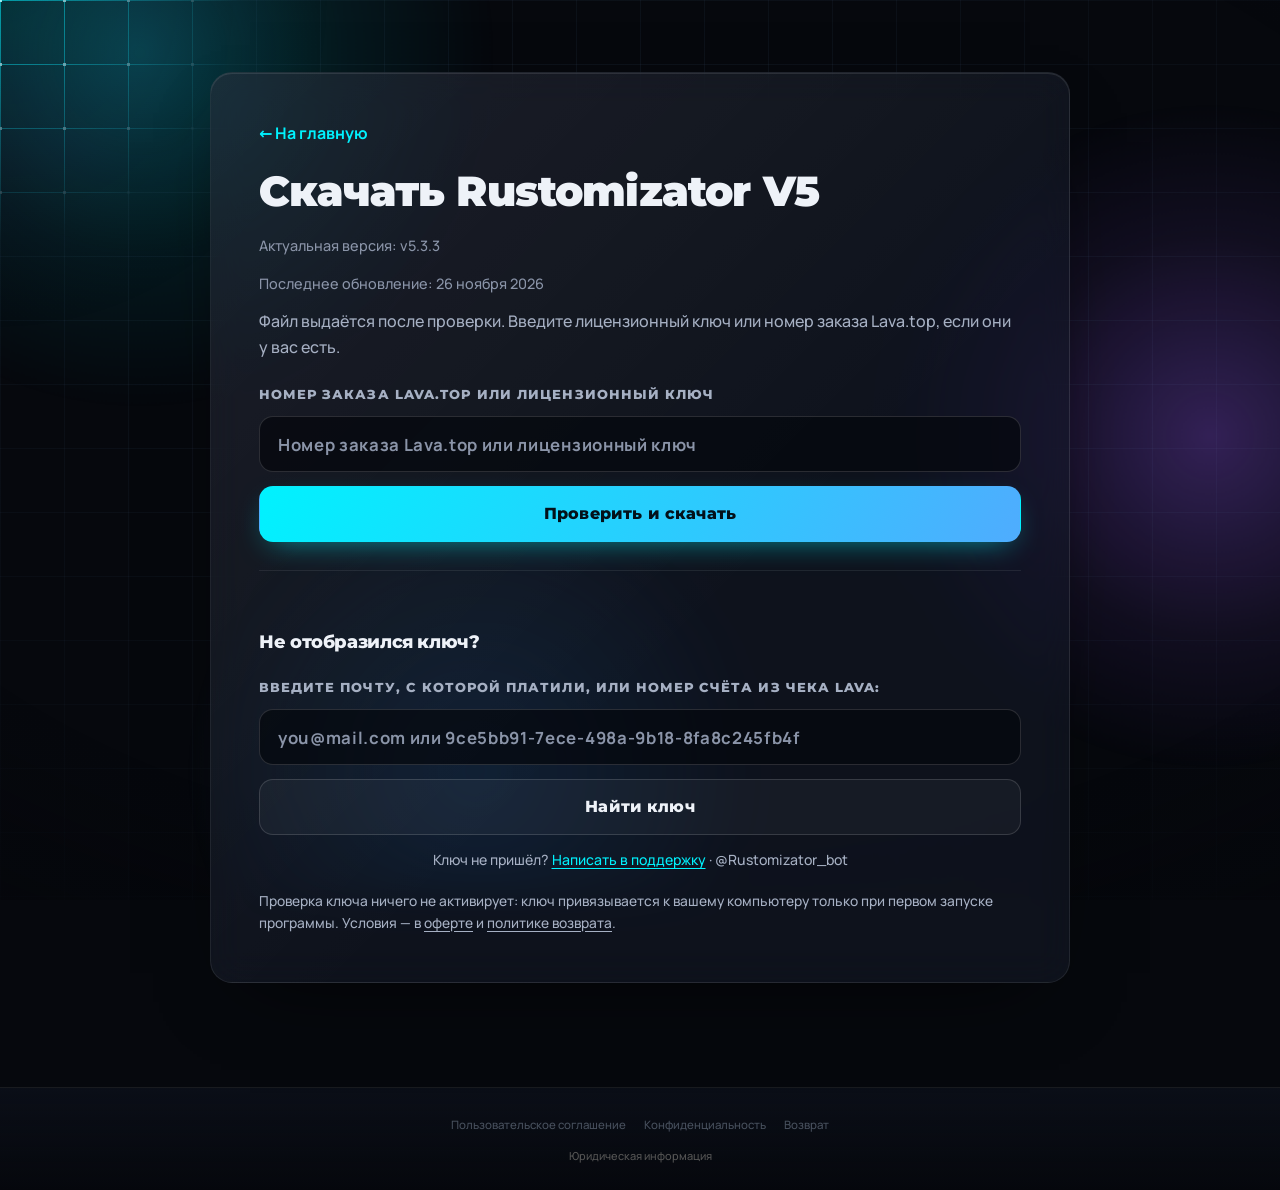
==== commit 473fee20: "site bcc2fce" ====
--- a/download.html
+++ b/download.html
@@ -2,7 +2,7 @@
 <html lang="ru">
 <head>
   <meta charset="utf-8">
-  <script>if(location.hostname==="rustomizator.onrender.com")location.replace("https://rustomizator.com"+location.pathname+location.search+location.hash);</script>
+  <script src="/geo.js"></script>
   <meta name="viewport" content="width=device-width, initial-scale=1">
   <title>Скачать Rustomizator V5</title>
   <meta name="robots" content="noindex, nofollow, noarchive, nosnippet">
@@ -18,7 +18,7 @@
     <article class="legal-card glass">
       <a class="back" href="index.html">← На главную</a>
       <h1>Скачать Rustomizator V5</h1>
-      <p class="meta">Актуальная версия: <span data-version>v5.3.0</span></p>
+      <p class="meta">Актуальная версия: <span data-version>v5.3.3</span></p>
       <p class="meta" data-updated hidden></p>
 
       <!-- После оплаты Lava возвращает сюда (?session=…): страница ждёт подтверждения и показывает ключ без почты и номера заказа. -->
@@ -100,8 +100,9 @@
     </nav>
     <div class="wrap legal-info-row"><button type="button" class="legal-info-btn" data-legal-info>Юридическая информация</button></div>
   </footer>
-  <script src="app.js" defer></script>
+  <script src="/release-download.js" defer></script>
+  <script src="app.js?v=sessionqueue2" defer></script>
   <script src="legal-info.js" defer></script>
-  <script src="download.js" defer></script>
+  <script src="download.js?v=sessionqueue1" defer></script>
 </body>
 </html>
--- a/styles.css
+++ b/styles.css
@@ -1118,6 +1118,40 @@
 .pay-x svg { width: 16px; height: 16px; fill: none; stroke: currentColor; stroke-width: 2; stroke-linecap: round; }
 .pay-x:hover { color: #fff; border-color: rgba(255, 92, 122, 0.6); background: rgba(255, 92, 122, 0.12); rotate: 90deg; }
 .pay .btn { text-align: center; line-height: 1.25; padding-block: 10px; }
+.queue-invite { margin-block: 14px; padding: 14px; border: 1px solid var(--line-2); border-radius: 14px; background: rgba(0,242,254,.05); }
+.queue-invite h3 { margin: 0; font-size: 1rem; }
+.queue-invite p { margin: 8px 0; font-size: .88rem; }
+.funpay { grid-column: 1 / -1; min-width: 0; }
+.funpay-toggle { width: 100%; }
+.funpay-copy { flex: 1; min-width: 0; }
+.funpay .funpay-copy b { display: flex; align-items: center; flex-wrap: wrap; gap: 6px; margin-bottom: 4px; }
+.funpay-badge { padding: 3px 7px; border-radius: 999px; background: #ffda90; color: #422704; font-size: .64rem; line-height: 1.2; }
+.funpay .funpay-copy small { color: var(--muted); line-height: 1.45; }
+.funpay-chevron { width: 7px; height: 7px; border: solid var(--muted); border-width: 0 1.5px 1.5px 0; transform: rotate(45deg); flex: none; margin-right: 2px; }
+.funpay-toggle[aria-expanded="true"] .funpay-chevron { transform: rotate(225deg); }
+.funpay-toggle[aria-expanded="true"] { border-radius: 14px 14px 0 0; translate: none; }
+.funpay-panel { display: grid; grid-template-rows: 0fr; opacity: 0; visibility: hidden; }
+.funpay-clip { overflow: hidden; min-height: 0; }
+.funpay-toggle[aria-expanded="true"] + .funpay-panel {
+  grid-template-rows: 1fr; opacity: 1; visibility: visible;
+}
+@media (prefers-reduced-motion: no-preference) {
+  .funpay-panel {
+    transition: grid-template-rows 320ms ease-in-out, opacity 250ms ease-out, visibility 0s linear 320ms;
+  }
+  .funpay-toggle[aria-expanded="true"] + .funpay-panel { transition-delay: 0s; }
+  .funpay-panel .btn { opacity: 0; transform: translateY(6px); transition: opacity 180ms ease-out, transform 200ms var(--ease-out); }
+  .funpay-toggle[aria-expanded="true"] + .funpay-panel .btn { opacity: 1; transform: none; transition-delay: 100ms; }
+  .funpay-chevron { transition: transform 260ms var(--ease-out); }
+}
+@media (prefers-reduced-motion: reduce) {
+  .funpay-panel { transition: opacity 120ms linear; }
+}
+.funpay-confirm { padding: 4px 14px 14px; border: 1px solid var(--line-2); border-top: 0; border-radius: 0 0 14px 14px; background: rgba(255,255,255,.025); }
+.funpay-confirm p { margin: 9px 0; color: var(--muted); font-size: .83rem; line-height: 1.45; }
+.funpay-confirm .funpay-fee { color: #ffda90; font-weight: 750; }
+.funpay-confirm .btn { width: 100%; margin-top: 4px; }
+html:not(:lang(en)) .funpay [lang="en"], html:lang(en) .funpay [lang="ru"] { display: none; }
 .pay-kicker { margin: 18px 0 4px; font: 800 0.74rem "Montserrat", sans-serif; letter-spacing: 0.14em; text-transform: uppercase; color: var(--faint); }
 .pay h2 { font-size: 1.35rem; line-height: 1.25; margin: 0 48px 14px 0; }
 .pay-label { margin: 18px 0 10px; font: 800 0.74rem "Montserrat", sans-serif; letter-spacing: 0.14em; text-transform: uppercase; color: var(--muted); }
@@ -1255,6 +1289,7 @@
   border: 1px solid rgba(0, 242, 254, .45); box-shadow: 0 18px 50px -12px rgba(0, 242, 254, .45);
   opacity: 0; transform: translateY(18px) scale(.98); transition: opacity .3s ease, transform .3s cubic-bezier(.22, 1, .36, 1);
 }
+.order-win:has(.queue-invite) { max-height: calc(100dvh - 36px); overflow-y: auto; }
 .order-win.is-in { opacity: 1; transform: none; }
 .order-win-title { margin: 0 24px 10px 0; font-weight: 800; }
 .order-win-key { display: block; padding: 11px 12px; border-radius: 12px; background: rgba(0, 0, 0, .35); color: var(--cyan);
@@ -1390,10 +1425,69 @@
 .ult-group ul { list-style: none; margin: 0; padding: 0; display: grid; gap: 8px; }
 .ult-group li { position: relative; padding-left: 24px; color: #c9bfae; font-size: 0.92rem; }
 .ult-group li::before { content: ""; position: absolute; left: 2px; top: 0.4em; width: 11px; height: 6px; border-left: 2px solid #ffb24d; border-bottom: 2px solid #ffb24d; transform: rotate(-45deg); }
-.ult-teaser { display: inline-flex; margin-top: 14px; font: 800 0.9rem "Montserrat", sans-serif; color: #ffd27a; text-decoration: none;
-  padding: 8px 14px; border-radius: 999px; border: 1px solid rgba(255, 210, 122, 0.4); background: rgba(255, 170, 60, 0.08);
-  box-shadow: 0 0 24px -8px rgba(255, 160, 50, .8); }
-.ult-teaser:hover { background: rgba(255, 170, 60, 0.16); }
-.nav-new { margin-left: 6px; font: 900 0.58rem "Montserrat", sans-serif; letter-spacing: .08em; color: #2a1300; padding: 2px 5px; border-radius: 6px;
-  background: linear-gradient(90deg, #ffd27a, #ff9a3d); vertical-align: 2px; box-shadow: 0 0 12px rgba(255, 160, 50, .7); }
 @media (max-width: 900px) { .ult-head, .ult-groups { grid-template-columns: minmax(0, 1fr); } }
+
+/* 90 дней: зелёный акцент и движущийся блик по рамке, как у главного тарифа. */
+#plans .plan-featured {
+  --deal-mint: #a0ffe0;
+  border-color: rgba(160, 255, 224, 0.42);
+  background: radial-gradient(ellipse at 100% 0%, #244d43, transparent 80%), #101e24;
+  box-shadow: 0 16px 42px -24px #4ba58a, inset 0 1px 0 rgba(208, 255, 235, 0.16);
+}
+.plan-featured .deal-ring {
+  position: absolute;
+  inset: -1px;
+  padding: 1px;
+  overflow: hidden;
+  border-radius: inherit;
+  pointer-events: none;
+  mask: linear-gradient(#000 0 0) content-box, linear-gradient(#000 0 0);
+  mask-composite: exclude;
+}
+.plan-featured .deal-ring::before {
+  content: "";
+  position: absolute;
+  inset: -80% -100%;
+  background: conic-gradient(transparent 14%, #27cc8b 31%, #ddfff3 37%, #55e4b2 43%, transparent 58%);
+  animation: ring 7s linear infinite;
+}
+.plan-featured :is(.plan-price, .plan-desc) { color: var(--deal-mint); }
+.plan-featured .btn { color: #0b251d; background: var(--deal-mint); border-color: transparent; }
+.plan-featured .btn:hover { background: #caffed; }
+@media (prefers-reduced-motion: reduce) {
+  .plan-featured .deal-ring::before { animation: deal-glow 3s ease-in-out infinite alternate; }
+}
+
+.plan-featured .is-deal::after {
+  content: "";
+  position: absolute;
+  inset: -3px;
+  border-radius: inherit;
+  box-shadow: 0 0 16px 2px rgba(102, 255, 185, 0.55);
+  pointer-events: none;
+  z-index: -1;
+  animation: deal-glow 2.4s ease-in-out infinite alternate;
+}
+.plan-featured .is-deal { position: relative; }
+
+@keyframes deal-glow { from { opacity: 0.35; } to { opacity: 0.85; } }
+
+#plans .plan-laptop {
+  border-color: rgba(181, 156, 255, 0.48);
+  background: radial-gradient(ellipse at 95% 0%, rgba(151, 111, 249, 0.24), transparent 68%), #151624;
+  box-shadow: var(--glass-hi), 0 16px 36px -26px #9b5cff;
+}
+.plan-laptop::before {
+  content: "";
+  position: absolute;
+  top: 0;
+  inset-inline: 18%;
+  height: 1px;
+  background: linear-gradient(90deg, transparent, #cdb7ff, transparent);
+  box-shadow: 0 0 12px 1px rgba(175, 135, 255, 0.45);
+  pointer-events: none;
+}
+#plans .plan-laptop .plan-price { color: #e5d8ff; text-shadow: 0 0 20px rgba(155, 92, 255, 0.35); }
+.plan-laptop li::before { border-color: #c6acff; }
+.plan-laptop .btn { border-color: rgba(198, 172, 255, 0.42); background: rgba(155, 92, 255, 0.12); }
+.plan-laptop .btn:hover { background: rgba(155, 92, 255, 0.23); }
